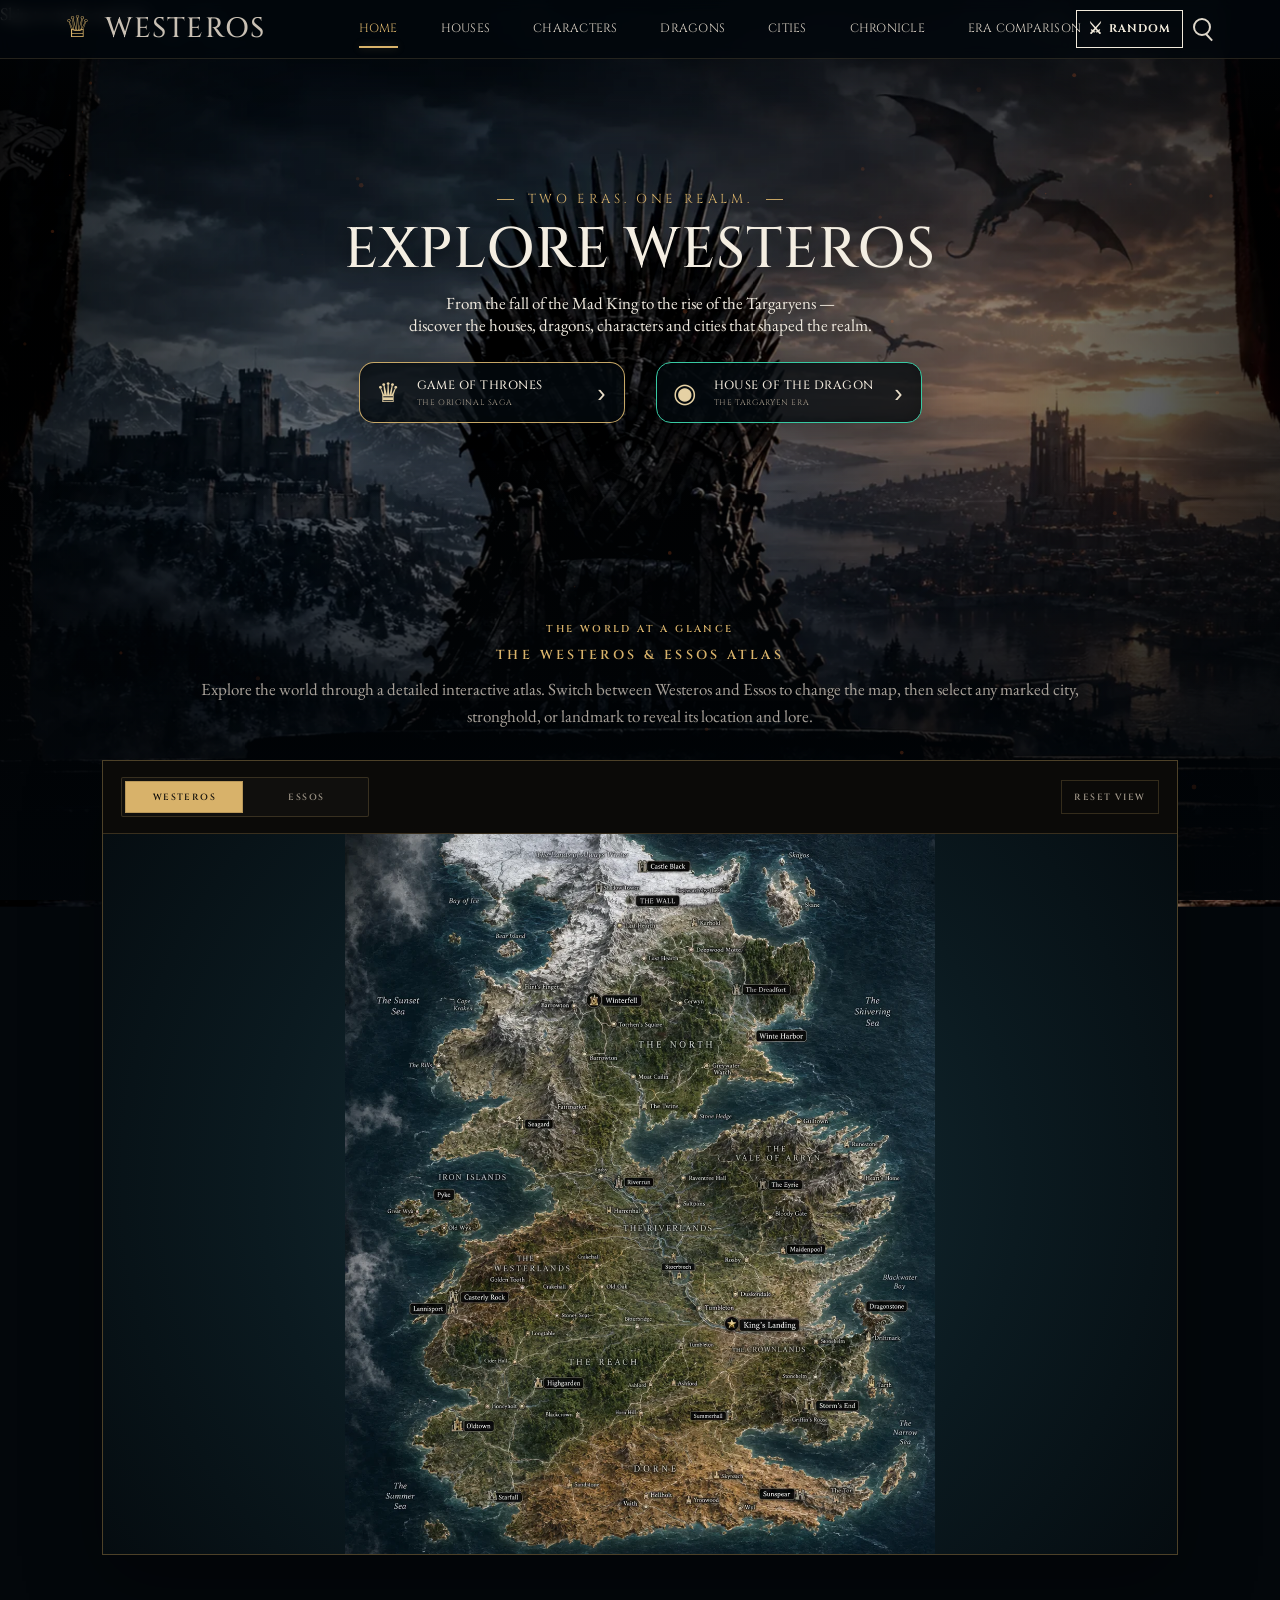
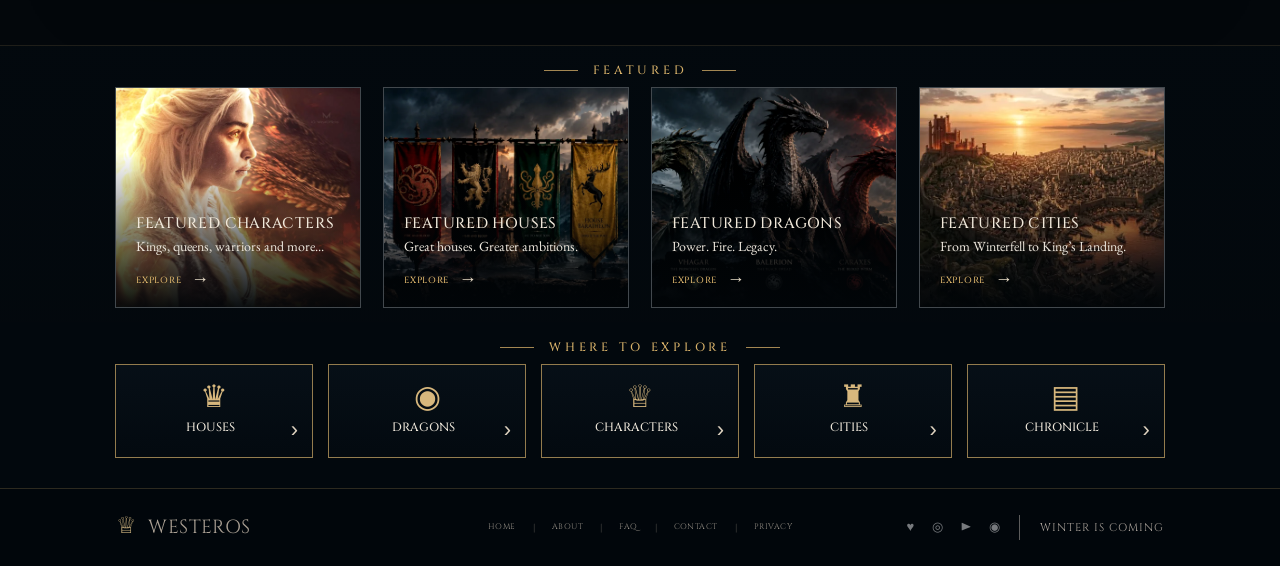
==== index.html @ 30f8ffa3 "created a fansite fot game of throne/house of the dragon" ====
<!DOCTYPE html>

<html lang="en">
<head>
<meta charset="utf-8"/>
<meta content="width=device-width, initial-scale=1.0" name="viewport"/>
<title>
   Westeros — Explore the Realm
  </title>
<link href="https://fonts.googleapis.com" rel="preconnect"/>
<link crossorigin="" href="https://fonts.gstatic.com" rel="preconnect"/>
<link href="https://fonts.googleapis.com/css2?family=Cinzel:wght@400;500;600;700&amp;family=EB+Garamond:wght@400;500;600&amp;display=swap" rel="stylesheet"/>
<link href="css/main.css" rel="stylesheet"/>
<meta content="Explore Westeros through the worlds of Game of Thrones and House of the Dragon — houses, characters, dragons, cities, chronicles." name="description"/><meta content="website" property="og:type"/><meta content="Westeros — Explore the Realm" property="og:title"/><meta content="Explore Westeros through the worlds of Game of Thrones and House of the Dragon — houses, characters, dragons, cities, chronicles." property="og:description"/><link href="assets/favicon.svg" rel="icon" type="image/svg+xml"/></head>
<body class="westeros-home">
<a class="skip-link" href="#content-start">Skip to main content</a>
<div aria-hidden="true" class="home-bg">
</div>
<div aria-hidden="true" class="home-vignette">
</div>
<canvas aria-hidden="true" id="embers">
</canvas>
<header class="home-header">
<a aria-label="Westeros home" class="home-logo" href="index.html">
<span class="logo-sigil">
     ♕
    </span>
<span>
     WESTEROS
    </span>
</a>
<nav aria-label="Main navigation" class="home-nav">
<a class="active" href="index.html">
     HOME
    </a>
<a data-era-section="houses" href="got/houses.html">
     HOUSES
    </a>
<a data-era-section="characters" href="got/characters.html">
     CHARACTERS
    </a>
<a data-era-section="dragons" href="got/dragons.html">
     DRAGONS
    </a>
<a data-era-section="cities" href="got/cities.html">
     CITIES
    </a>
<a data-era-section="chronicle" href="got/chronicle.html">
     CHRONICLE
    </a>
<a href="compare.html">ERA COMPARISON</a></nav>
<div class="home-tools">
<button aria-label="Open search" class="home-search-btn" type="button">
<span>
</span>
</button>
<button aria-expanded="false" aria-label="Open navigation menu" class="home-menu-btn" type="button"><span aria-hidden="true"></span><span aria-hidden="true"></span><span aria-hidden="true"></span></button></div>
<nav aria-label="Mobile navigation" class="mobile-home-nav" hidden=""><a class="active" href="index.html">
     HOME
    </a><a data-era-section="houses" href="got/houses.html">
     HOUSES
    </a><a data-era-section="characters" href="got/characters.html">
     CHARACTERS
    </a><a data-era-section="dragons" href="got/dragons.html">
     DRAGONS
    </a><a data-era-section="cities" href="got/cities.html">
     CITIES
    </a><a data-era-section="chronicle" href="got/chronicle.html">
     CHRONICLE
    </a><a href="compare.html">ERA COMPARISON</a></nav></header>
<main id="content-start">
<section class="home-hero">
<div class="hero-copy">
<div class="hero-kicker">
<span>
</span>
      TWO ERAS. ONE REALM.
      <span>
</span>
</div>
<h1>
      EXPLORE WESTEROS
     </h1>
<p>
      From the fall of the Mad King to the rise of the Targaryens —
      <br class="desktop-only"/>
      discover the houses, dragons, characters and cities that shaped the realm.
     </p>
<div class="era-actions">
<a class="era-btn got" href="got/index.html">
<span class="era-icon">
        ♛
       </span>
<span class="era-text">
<strong>
         GAME OF THRONES
        </strong>
<small>
         THE ORIGINAL SAGA
        </small>
</span>
<span class="era-arrow">
        ›
       </span>
</a>
<a class="era-btn hotd" href="hotd/index.html">
<span class="era-icon">
        ◉
       </span>
<span class="era-text">
<strong>
         HOUSE OF THE DRAGON
        </strong>
<small>
         THE TARGARYEN ERA
        </small>
</span>
<span class="era-arrow">
        ›
       </span>
</a>
</div>
</div>
</section>
<section aria-labelledby="westeros-map-title" class="westeros-map-section unified-section home-map-section" id="westeros-map">
<div class="section-head westeros-map-heading">
<span class="map-kicker">THE WORLD AT A GLANCE</span>
<h2 id="westeros-map-title">The Westeros &amp; Essos Atlas</h2>
<p>Explore the world through a detailed interactive atlas. Switch between Westeros and Essos to change the map, then select any marked city, stronghold, or landmark to reveal its location and lore.</p>
</div>
<div class="westeros-map" data-westeros-map="">
<div class="map-toolbar">
<div aria-label="Map realm" class="map-era-switch map-realm-switch" role="group">
<button class="map-era-btn map-realm-btn active" data-map-realm="westeros" type="button">WESTEROS</button>
<button class="map-era-btn map-realm-btn" data-map-realm="essos" type="button">ESSOS</button>
</div>
<button class="map-reset" data-map-reset="" type="button">RESET VIEW</button>
</div>
<div class="map-stage">
<div class="map-art" data-map-art="">
<div class="map-realistic-base"><img alt="Detailed realistic terrain map of Westeros" draggable="false" src="assets/westeros-map-realistic.webp"/></div>
<noscript><p>Enable JavaScript to use the interactive location markers.</p></noscript>
</div>
</div>
</div>
</section>
<section class="home-featured">
<div class="ornate-heading">
<span>
</span>
<h2>
      FEATURED
     </h2>
<span>
</span>
</div>
<div class="featured-grid">
<a class="featured-card" data-era-section="characters" href="got/characters.html">
<div class="featured-image featured-daenerys">
</div>
<div class="featured-shade">
</div>
<div class="featured-content">
<h3>
        FEATURED CHARACTERS
       </h3>
<p>
        Kings, queens, warriors and more...
       </p>
<b>
        EXPLORE
        <em>
         →
        </em>
</b>
</div>
</a>
<a class="featured-card" data-era-section="houses" href="got/houses.html">
<div class="featured-image featured-houses">
</div>
<div class="featured-shade">
</div>
<div class="featured-content">
<h3>
        FEATURED HOUSES
       </h3>
<p>
        Great houses. Greater ambitions.
       </p>
<b>
        EXPLORE
        <em>
         →
        </em>
</b>
</div>
</a>
<a class="featured-card" data-era-section="dragons" href="got/dragons.html">
<div class="featured-image featured-dragon">
</div>
<div class="featured-shade">
</div>
<div class="featured-content">
<h3>
        FEATURED DRAGONS
       </h3>
<p>
        Power. Fire. Legacy.
       </p>
<b>
        EXPLORE
        <em>
         →
        </em>
</b>
</div>
</a>
<a class="featured-card" data-era-section="cities" href="got/cities.html">
<div class="featured-image featured-city">
</div>
<div class="featured-shade">
</div>
<div class="featured-content">
<h3>
        FEATURED CITIES
       </h3>
<p>
        From Winterfell to King’s Landing.
       </p>
<b>
        EXPLORE
        <em>
         →
        </em>
</b>
</div>
</a>
</div>
</section>
<section class="home-explore">
<div class="ornate-heading">
<span>
</span>
<h2>
      WHERE TO EXPLORE
     </h2>
<span>
</span>
</div>
<div class="explore-grid">
<a data-era-section="houses" href="got/houses.html">
<span class="explore-icon">
       ♛
      </span>
<strong>
       HOUSES
      </strong>
<i>
       ›
      </i>
</a>
<a data-era-section="dragons" href="got/dragons.html">
<span class="explore-icon">
       ◉
      </span>
<strong>
       DRAGONS
      </strong>
<i>
       ›
      </i>
</a>
<a data-era-section="characters" href="got/characters.html">
<span class="explore-icon">
       ♕
      </span>
<strong>
       CHARACTERS
      </strong>
<i>
       ›
      </i>
</a>
<a data-era-section="cities" href="got/cities.html">
<span class="explore-icon">
       ♜
      </span>
<strong>
       CITIES
      </strong>
<i>
       ›
      </i>
</a>
<a data-era-section="chronicle" href="got/chronicle.html">
<span class="explore-icon">
       ▤
      </span>
<strong>
       CHRONICLE
      </strong>
<i>
       ›
      </i>
</a>
</div>
</section>
</main>
<footer class="home-footer">
<a class="footer-logo" href="index.html">
<span>
     ♕
    </span>
    WESTEROS
   </a>
<div class="footer-links">
<a href="index.html">
     HOME
    </a>
<b>
     |
    </b>
<a href="about.html">
     ABOUT
    </a>
<b>
     |
    </b>
<a href="about.html#faq">
     FAQ
    </a>
<b>
     |
    </b>
<a href="about.html#contact">
     CONTACT
    </a>
<b>
     |
    </b>
<a href="about.html#privacy">
     PRIVACY
    </a>
</div>
<div class="footer-social">
<span>
     ♥
    </span>
<span>
     ◎
    </span>
<span>
     ▶
    </span>
<span>
     ◉
    </span>
<b>
</b>
<strong>
     WINTER IS COMING
    </strong>
</div>
</footer>
<div class="home-search-panel" hidden="">
<div class="search-box">
<button aria-label="Close search" class="search-close" type="button">
     ×
    </button>
<label for="homeSearch">
     SEARCH WESTEROS
    </label>
<input autocomplete="off" id="homeSearch" placeholder="Search houses, characters, dragons..." type="search"/>
<div id="homeSearchResults">
</div>
</div>
</div>
<div aria-hidden="true" class="era-chooser" hidden="" id="eraChooser">
<div class="era-chooser-backdrop" data-close-era-chooser="">
</div>
<div aria-labelledby="eraChooserTitle" aria-modal="true" class="era-chooser-dialog" role="dialog">
<button aria-label="Close" class="era-chooser-close" data-close-era-chooser="" type="button">
     ×
    </button>
<span class="era-chooser-kicker">
     CHOOSE YOUR ERA
    </span>
<h2 id="eraChooserTitle">
     Where would you like to explore?
    </h2>
<p>
     Select Game of Thrones or House of the Dragon to open the section you chose.
    </p>
<div class="era-chooser-actions">
<a class="era-choice got" href="got/index.html" id="chooseGot">
<strong>
       GAME OF THRONES
      </strong>
<span>
       THE ORIGINAL SAGA
      </span>
</a>
<a class="era-choice hotd" href="hotd/index.html" id="chooseHotd">
<strong>
       HOUSE OF THE DRAGON
      </strong>
<span>
       THE TARGARYEN ERA
      </span>
</a>
</div>
</div>
</div>
<script src="js/main.js">
</script>
</body>
</html>
---- css/main.css ----
/* ======================================================
   SHARED BASE — tokens, layout, and reusable 3D components.
   Each sub-site (got/, hotd/) loads this FIRST, then layers
   its own stylesheet on top to change accent colors and mood.
   ====================================================== */

:root {
  --ink: #0b0d13;
  --panel: #171a22;
  --panel-light: #1f2330;
  --parchment: #e8ddc0;
  --parchment-dim: #c9bd9e;
  --muted: #9aa3ad;

  /* every sub-site overrides these two */
  --accent: #d9622b;
  --accent-bright: #f0824a;
  --accent-secondary: #8fb8c9;
  --gold: #b8933f;

  --font-display: "Cinzel", serif;
  --font-body: "EB Garamond", serif;
}

* { box-sizing: border-box; }
html { scroll-behavior: smooth; }

body {
  margin: 0;
  background: var(--ink);
  color: var(--parchment);
  font-family: var(--font-body);
  font-size: 18px;
  line-height: 1.6;
  overflow-x: hidden;
}

h1, h2, h3 { font-family: var(--font-display); font-weight: 600; margin: 0; letter-spacing: 0.01em; }
p { margin: 0; }
a { color: inherit; text-decoration: none; }

@media (prefers-reduced-motion: reduce) {
  * { animation-duration: 0.01ms !important; animation-iteration-count: 1 !important; transition-duration: 0.01ms !important; }
}

/* ============ Ambient ember canvas ============ */
#embers { position: fixed; inset: 0; z-index: 0; pointer-events: none; opacity: 0.5; }

/* ============ Section shared ============ */
section { position: relative; z-index: 2; padding: 120px 8vw; }
.page-hero { position: relative; padding: 180px 8vw 100px; z-index: 2; }
.page-hero h1 { font-size: clamp(38px, 5.5vw, 64px); color: var(--parchment); margin-bottom: 20px; }
.page-hero .kicker { font-family: var(--font-display); font-size: 14px; color: var(--accent-secondary); margin-bottom: 16px; }
.page-hero p.lede { font-size: 19px; color: var(--parchment-dim); max-width: 620px; }

.section-head { max-width: 640px; margin-bottom: 56px; }
.section-head h2 { font-size: clamp(28px, 4vw, 42px); color: var(--parchment); margin-bottom: 14px; }
.section-head p { color: var(--parchment-dim); font-size: 17px; }

/* ============ Reusable: 3D tilt card ============ */
.tilt-card { perspective: 1000px; }
.tilt-card-inner {
  position: relative;
  height: 100%;
  transform-style: preserve-3d;
  transition: transform 0.15s ease-out, border-color 0.3s ease;
  will-change: transform;
}

/* ============ Reusable: 3D flip card ============ */
.flip-card { perspective: 1400px; height: 320px; cursor: pointer; }
.flip-card-inner {
  position: relative;
  width: 100%; height: 100%;
  transform-style: preserve-3d;
  transition: transform 0.7s cubic-bezier(0.4, 0.2, 0.2, 1);
}
.flip-card:hover .flip-card-inner,
.flip-card.flipped .flip-card-inner { transform: rotateY(180deg); }

.flip-face {
  position: absolute; inset: 0;
  backface-visibility: hidden;
  -webkit-backface-visibility: hidden;
  padding: 28px;
  background: linear-gradient(160deg, var(--panel-light), var(--panel));
  border: 1px solid rgba(184,147,63,0.15);
  display: flex;
  flex-direction: column;
}
.flip-face.back { transform: rotateY(180deg); overflow-y: auto; }

/* ============ Footer ============ */
.site-footer { padding: 44px 8vw 60px; color: #5a6270; font-size: 13px; text-align: center; background: #0d0f16; }
.site-footer a { color: var(--muted); border-bottom: 1px solid rgba(255,255,255,0.15); }

/* ============ Scroll reveal ============ */
.reveal { opacity: 0; transform: translateY(24px); transition: opacity 0.6s ease, transform 0.6s ease; }
.reveal.in-view { opacity: 1; transform: translateY(0); }

@media (max-width: 720px) {
  section { padding: 80px 6vw; }
  .page-hero { padding: 140px 6vw 70px; }
}


body.hotd-theme {
  --accent: #8a1f1f;
  --accent-bright: #c93b3b;
  --accent-secondary: #4f8f52;
  --accent-secondary-bright: #7fbf6e;
  --gold: #b8933f;
  background:
    radial-gradient(ellipse at 20% 15%, rgba(138,31,31,0.14), transparent 55%),
    radial-gradient(ellipse at 80% 75%, rgba(79,143,82,0.10), transparent 50%),
    var(--ink);
}

/* ============ Split-screen hero (civil war divide) ============ */
.dance-hero {
  position: relative;
  min-height: 100vh;
  display: flex;
  align-items: center;
  padding: 0 8vw;
  perspective: 1600px;
  overflow: hidden;
}

.dance-panels {
  position: absolute;
  inset: 0;
  display: flex;
  transform-style: preserve-3d;
}

.dance-panel {
  flex: 1;
  position: relative;
  transition: transform 0.4s ease;
}
.dance-panel.black { background: linear-gradient(135deg, #1a0808, #0b0d13 70%); transform: rotateY(6deg) translateZ(-20px); }
.dance-panel.green { background: linear-gradient(225deg, #0d1a0e, #0b0d13 70%); transform: rotateY(-6deg) translateZ(-20px); }

.dance-hero:hover .dance-panel.black { transform: rotateY(9deg) translateZ(-10px); }
.dance-hero:hover .dance-panel.green { transform: rotateY(-9deg) translateZ(-10px); }

.dance-hero-content { position: relative; z-index: 2; max-width: 680px; }
.dance-hero .kicker { font-family: var(--font-display); font-size: 14px; margin-bottom: 18px; color: var(--gold); }
.dance-hero h1 { font-size: clamp(38px, 5.5vw, 66px); line-height: 1.06; margin-bottom: 24px; }
.dance-hero h1 .black-word { color: var(--accent-bright); }
.dance-hero h1 .green-word { color: var(--accent-secondary-bright); }
.dance-hero .lede { font-size: 19px; color: var(--parchment-dim); max-width: 560px; }

.faction-badges { display: flex; gap: 20px; margin-top: 36px; }
.faction-badge { padding: 12px 22px; border: 1px solid rgba(255,255,255,0.15); font-family: var(--font-display); font-size: 14px; }
.faction-badge.black { color: var(--accent-bright); border-color: rgba(201,59,59,0.4); }
.faction-badge.green { color: var(--accent-secondary-bright); border-color: rgba(127,191,110,0.4); }

/* ============ Character flip cards ============ */
.character-grid { display: grid; grid-template-columns: repeat(auto-fit, minmax(260px, 1fr)); gap: 28px; }

.flip-face.front { align-items: center; text-align: center; justify-content: center; }
.flip-face.front .char-emblem { font-size: 48px; margin-bottom: 16px; }
.flip-face.front h3 { font-size: 22px; color: var(--parchment); margin-bottom: 8px; }
.flip-face.front .char-title { font-size: 13px; color: var(--muted); font-style: italic; }
.flip-face.front .flip-hint { position: absolute; bottom: 16px; font-size: 11px; color: var(--muted); left: 0; right: 0; text-align: center; }

.flip-face.back h3 { font-size: 18px; margin-bottom: 4px; }
.flip-face.back .char-title { font-size: 12px; color: var(--gold); margin-bottom: 12px; display: block; }
.flip-face.back p { font-size: 14.5px; color: var(--parchment-dim); }

.character-card[data-faction="black"] .flip-face { border-top: 2px solid var(--accent); }
.character-card[data-faction="green"] .flip-face { border-top: 2px solid var(--accent-secondary); }
.character-card[data-faction="black"] .char-emblem { color: var(--accent-bright); }
.character-card[data-faction="green"] .char-emblem { color: var(--accent-secondary-bright); }

/* ============ House cards ============ */
.house-grid { display: grid; grid-template-columns: repeat(auto-fit, minmax(300px, 1fr)); gap: 28px; }
.house-card { height: 380px; }
.house-card-inner { padding: 34px 30px; background: linear-gradient(160deg, var(--panel-light), var(--panel)); border: 1px solid rgba(184,147,63,0.15); }
.house-card:hover .house-card-inner { border-color: rgba(184,147,63,0.4); }
.sigil { width: 46px; height: 46px; color: var(--gold); margin-bottom: 18px; transform: translateZ(30px); }
.house-card h3 { font-size: 24px; color: var(--parchment); margin-bottom: 6px; transform: translateZ(24px); }
.house-card .motto { font-family: var(--font-display); font-size: 14px; margin-bottom: 8px; transform: translateZ(20px); }
.house-card .region { font-size: 13px; color: var(--muted); margin-bottom: 14px; transform: translateZ(20px); }
.house-card .lore { font-size: 15.5px; color: var(--parchment-dim); transform: translateZ(14px); }
.house-card .seat { position: absolute; bottom: 30px; left: 30px; font-size: 13px; color: var(--muted); transform: translateZ(18px); }
.house-card[data-faction="black"] .motto { color: var(--accent-bright); }
.house-card[data-faction="green"] .motto { color: var(--accent-secondary-bright); }
.house-card[data-faction="split"] .motto { color: var(--gold); }

/* ============ Dragon cards ============ */
.dragon-row { display: grid; grid-template-columns: repeat(auto-fit, minmax(280px, 1fr)); gap: 32px; }
.dragon-card { position: relative; padding: 44px 30px 34px; background: var(--panel); overflow: hidden; }
.dragon-card h3 { font-size: 25px; margin-bottom: 6px; color: var(--parchment); }
.dragon-card .rider { font-size: 13px; color: var(--gold); font-family: var(--font-display); margin-bottom: 14px; display: block; }
.dragon-card p.desc { color: var(--parchment-dim); font-size: 16px; position: relative; z-index: 1; }
.dragon-card[data-faction="black"] { border-top: 2px solid var(--accent); }
.dragon-card[data-faction="green"] { border-top: 2px solid var(--accent-secondary); }
.dragon-flame { position: absolute; top: -40px; right: -40px; width: 140px; height: 140px; border-radius: 50%; filter: blur(30px); opacity: 0.5; animation: flicker 3.4s ease-in-out infinite; }
.dragon-card[data-faction="black"] .dragon-flame { background: #5c1c1c; }
.dragon-card[data-faction="green"] .dragon-flame { background: #2f5c3a; }
@keyframes flicker { 0%, 100% { transform: scale(1); opacity: 0.4; } 50% { transform: scale(1.25); opacity: 0.6; } }

/* ============ Timeline ============ */
.timeline { position: relative; max-width: 900px; margin: 0 auto; }
.timeline-line { position: absolute; top: 0; bottom: 0; left: 50%; width: 2px; background: linear-gradient(to bottom, var(--accent), var(--gold), var(--accent-secondary)); transform: translateX(-50%); }
.timeline-item { position: relative; width: 50%; padding: 0 48px 64px 0; text-align: right; }
.timeline-item.reverse { margin-left: 50%; padding: 0 0 64px 48px; text-align: left; }
.timeline-dot { position: absolute; top: 6px; right: -6px; width: 12px; height: 12px; border-radius: 50%; background: var(--gold); box-shadow: 0 0 0 4px rgba(184,147,63,0.2); }
.timeline-item.reverse .timeline-dot { right: auto; left: -6px; }
.timeline-item[data-faction="black"] .timeline-dot { background: var(--accent-bright); box-shadow: 0 0 0 4px rgba(201,59,59,0.25); }
.timeline-item[data-faction="green"] .timeline-dot { background: var(--accent-secondary-bright); box-shadow: 0 0 0 4px rgba(127,191,110,0.25); }
.timeline-year { font-family: var(--font-display); font-size: 13px; color: var(--gold); }
.timeline-card h3 { font-size: 20px; margin: 8px 0 8px; color: var(--parchment); }
.timeline-card p { font-size: 15px; color: var(--muted); }

@media (max-width: 720px) {
  .dance-panels { flex-direction: column; }
  .faction-badges { flex-wrap: wrap; }
  .timeline-item, .timeline-item.reverse { width: 100%; margin-left: 0; padding: 0 0 48px 32px; text-align: left; }
  .timeline-line { left: 6px; }
  .timeline-dot, .timeline-item.reverse .timeline-dot { left: 0; right: auto; }
}

/* =========================================================
   WESTEROS SITE ENHANCEMENTS
   Shared layout, navigation, accessibility and components
   ========================================================= */
.search-panel{display:flex;gap:12px;align-items:center;max-width:920px;margin:0 auto 36px;flex-wrap:wrap}
.search-input{flex:1;min-width:240px;background:rgba(255,255,255,.04);border:1px solid rgba(184,147,63,.25);color:var(--parchment);padding:14px 16px;font:inherit;outline:none}
.search-input:focus{border-color:var(--accent-bright);box-shadow:0 0 0 3px rgba(217,98,43,.12)}
.filter-btn{background:transparent;color:var(--parchment-dim);border:1px solid rgba(255,255,255,.15);padding:10px 14px;font-family:var(--font-display);font-size:12px;cursor:pointer}
.filter-btn.active,.filter-btn:hover{border-color:var(--accent);color:var(--accent-bright)}
.filter-empty{text-align:center;color:var(--muted);padding:30px;display:none}
.profile-panel{margin:48px auto 0;max-width:1000px;padding:30px;background:linear-gradient(160deg,var(--panel-light),var(--panel));border:1px solid rgba(184,147,63,.2);display:none}
.profile-panel.open{display:block;animation:revealPanel .35s ease}
@keyframes revealPanel{from{opacity:0;transform:translateY(12px)}to{opacity:1;transform:none}}
.profile-panel h3{margin-bottom:8px}.profile-panel p{color:var(--parchment-dim)}
.gallery-grid{display:grid;grid-template-columns:repeat(auto-fit,minmax(220px,1fr));gap:18px}
.gallery-card{min-height:180px;padding:24px;display:flex;align-items:flex-end;background:linear-gradient(145deg,var(--panel-light),var(--panel));border:1px solid rgba(184,147,63,.14);position:relative;overflow:hidden}
.gallery-card::before{content:"";position:absolute;inset:-40%;background:radial-gradient(circle at 65% 35%,rgba(217,98,43,.2),transparent 35%);transform:rotate(12deg)}
.gallery-card.hotd::before{background:radial-gradient(circle at 65% 35%,rgba(79,143,82,.18),transparent 35%)}
.gallery-card span{position:relative;z-index:1;font-family:var(--font-display);font-size:15px}
.faq-grid{display:grid;gap:12px;max-width:900px}.faq-item{border:1px solid rgba(184,147,63,.15);background:rgba(255,255,255,.025)}
.faq-item summary{cursor:pointer;padding:18px 20px;font-family:var(--font-display);font-size:14px;color:var(--parchment)}.faq-item p{padding:0 20px 20px;color:var(--parchment-dim);font-size:16px}
.about-band{border-top:1px solid rgba(184,147,63,.12);border-bottom:1px solid rgba(184,147,63,.12);background:linear-gradient(90deg,rgba(184,147,63,.04),transparent,rgba(184,147,63,.04))}
.footer-grid{display:grid;grid-template-columns:repeat(auto-fit,minmax(180px,1fr));gap:28px;text-align:left;max-width:1000px;margin:0 auto 30px}.footer-grid h3{font-size:14px;color:var(--parchment)}.footer-grid a{display:block;margin-top:7px}
.back-top{display:inline-block;margin-top:12px;padding:8px 14px;border:1px solid rgba(255,255,255,.12)}
@media(max-width:720px){.footer-grid{text-align:center}}
.profile-modal{position:fixed;inset:0;background:rgba(0,0,0,.78);display:none;align-items:center;justify-content:center;padding:24px;z-index:100}
.profile-modal.open{display:flex}.profile-modal-card{max-width:680px;width:100%;background:linear-gradient(160deg,var(--panel-light),var(--panel));border:1px solid rgba(184,147,63,.35);padding:34px;position:relative;box-shadow:0 30px 90px rgba(0,0,0,.65)}
.profile-modal-card h2{font-size:32px;margin-bottom:6px}.profile-modal-card .profile-role{color:var(--gold);font-family:var(--font-display);font-size:13px;margin-bottom:18px}.profile-modal-card p{color:var(--parchment-dim)}.profile-close{position:absolute;top:12px;right:14px;background:none;border:0;color:var(--parchment);font-size:28px;cursor:pointer}
.profile-trigger{margin-top:auto;align-self:flex-start;background:transparent;color:var(--accent-bright);border:1px solid rgba(201,59,59,.35);padding:8px 12px;font-family:var(--font-display);font-size:11px;cursor:pointer}

/* =========================================================
   REFERENCE HOMEPAGE — cinematic one-screen composition
   ========================================================= */
body.westeros-home{
  --home-gold:#d8b26a;
  --home-gold-soft:#b99860;
  --home-cream:#f1eadb;
  --home-line:rgba(220,185,112,.34);
  min-height:100vh;
  background:#03070b;
  color:var(--home-cream);
  font-family:"EB Garamond",Georgia,serif;
}
.westeros-home .home-bg{
  position:fixed;inset:0;z-index:-4;
  background-image:url("../assets/images/backgrounds/main/main-bg.webp");
  background-size:cover;background-position:center 34%;
  filter:saturate(.72) contrast(1.08) brightness(.62);
  transform:scale(1.015);
}
.westeros-home .home-vignette{position:fixed;inset:0;z-index:-3;pointer-events:none;background:linear-gradient(180deg,rgba(2,6,10,.72) 0%,rgba(2,6,10,.04) 16%,rgba(2,6,10,.10) 45%,rgba(2,6,10,.93) 100%),linear-gradient(90deg,rgba(0,0,0,.58),transparent 24%,transparent 76%,rgba(0,0,0,.58));}
.westeros-home #embers{z-index:-1;opacity:.34}
.home-header{height:59px;position:fixed;left:0;right:0;top:0;z-index:60;display:grid;grid-template-columns:330px 1fr 160px;align-items:center;padding:0 116px;background:rgba(2,7,12,.78);border-bottom:1px solid rgba(215,183,116,.16);backdrop-filter:blur(7px)}
.home-logo{display:flex;align-items:center;gap:13px;font-family:"Cinzel",serif;font-size:28px;font-weight:500;letter-spacing:.045em;color:#c9c0b4;white-space:nowrap}
.logo-sigil{font-size:30px;line-height:1;color:var(--home-gold);transform:translateY(-1px)}
.home-nav{height:100%;display:flex;align-items:center;justify-content:center;gap:43px}
.home-nav a{position:relative;height:100%;display:flex;align-items:center;font-family:"Cinzel",serif;font-size:12px;letter-spacing:.02em;color:#ddd4c7;white-space:nowrap;transition:color .2s ease}
.home-nav a:hover,.home-nav a.active{color:var(--home-gold)}
.home-nav a.active:after{content:"";position:absolute;left:0;right:0;bottom:10px;height:2px;background:var(--home-gold);box-shadow:0 0 9px rgba(216,178,106,.28)}
.home-tools{display:flex;justify-content:flex-end;align-items:center;gap:28px}
.home-search-btn,.home-menu-btn{appearance:none;border:0;background:transparent;color:#ded7ca;padding:0;cursor:pointer}
.home-search-btn{width:24px;height:24px;position:relative}
.home-search-btn:before{content:"";position:absolute;width:14px;height:14px;border:2px solid currentColor;border-radius:50%;left:1px;top:1px}
.home-search-btn:after{content:"";position:absolute;width:9px;height:2px;background:currentColor;transform:rotate(47deg);left:14px;top:16px;transform-origin:left center}
.home-menu-btn{width:26px;height:22px;display:flex;flex-direction:column;justify-content:space-between}
.home-menu-btn i{height:2px;width:26px;background:var(--home-gold);display:block}
.home-hero{height:503px;min-height:503px;padding:59px 20px 0;display:flex;align-items:center;justify-content:center;text-align:center;position:relative;z-index:1}
.hero-copy{width:min(100%,900px);margin-top:-7px}
.hero-kicker{display:flex;align-items:center;justify-content:center;gap:14px;color:var(--home-gold);font-family:"Cinzel",serif;font-size:13px;letter-spacing:.28em;margin-bottom:11px}
.hero-kicker span{display:block;width:17px;height:1px;background:var(--home-gold);opacity:.9}
.hero-copy h1{font-family:"Cinzel",serif;font-weight:500;font-size:57px;line-height:1.03;letter-spacing:.015em;color:#f4eee2;text-shadow:0 3px 22px rgba(0,0,0,.65);margin:0 0 12px}
.hero-copy p{font-size:17px;line-height:1.32;color:#eee8dd;text-shadow:0 2px 10px #000;margin:0 auto}
.era-actions{display:flex;justify-content:center;gap:31px;margin-top:26px}
.era-btn{height:61px;width:266px;display:flex;align-items:center;text-align:left;border:1px solid rgba(220,185,112,.9);border-radius:15px;background:rgba(4,11,16,.77);box-shadow:inset 0 0 22px rgba(0,0,0,.28),0 7px 30px rgba(0,0,0,.25);transition:transform .22s ease,background .22s ease,box-shadow .22s ease}
.era-btn:hover{transform:translateY(-2px);background:rgba(7,17,23,.9);box-shadow:inset 0 0 22px rgba(0,0,0,.2),0 12px 35px rgba(0,0,0,.36)}
.era-btn.hotd{border-color:#38c9a2}
.era-icon{width:57px;text-align:center;font-size:27px;color:#e5d1a4}
.era-text{display:flex;flex-direction:column;gap:1px;flex:1}
.era-text strong{font-family:"Cinzel",serif;font-size:12px;letter-spacing:.04em;color:#f0e8da;font-weight:500}
.era-text small{font-family:"Cinzel",serif;font-size:8px;letter-spacing:.08em;color:#a89d8d}
.era-arrow{font-family:Arial,sans-serif;font-size:25px;font-weight:300;margin-right:18px;color:#e8ddc8}
.home-featured{height:277px;padding:10px 9vw 0;position:relative;z-index:2;background:linear-gradient(180deg,rgba(3,9,14,.98),rgba(3,9,14,.92));border-top:1px solid rgba(216,178,106,.13)}
.ornate-heading{height:30px;display:flex;align-items:center;justify-content:center;gap:15px}
.ornate-heading span{width:34px;height:1px;background:var(--home-gold);opacity:.75}.ornate-heading h2{font-family:"Cinzel",serif;font-size:12px;font-weight:500;letter-spacing:.31em;color:var(--home-gold);margin:0}
.featured-grid{display:grid;grid-template-columns:repeat(4,1fr);gap:22px;max-width:1260px;margin:1px auto 0}
.featured-card{height:221px;position:relative;overflow:hidden;border:1px solid rgba(169,177,180,.35);background:#0a1015}
.featured-image{position:absolute;inset:0;background-image:var(--card-image);background-size:cover;background-position:center;filter:saturate(.9) contrast(1.05);transition:transform .45s ease}
.featured-card:hover .featured-image{transform:scale(1.04)}
.featured-shade{position:absolute;inset:0;background:linear-gradient(180deg,rgba(0,0,0,0) 30%,rgba(1,5,8,.24) 48%,rgba(1,5,8,.96) 100%)}
.featured-content{position:absolute;left:20px;right:16px;bottom:13px;z-index:2}
.featured-content h3{font-family:"Cinzel",serif;font-size:15px;font-weight:500;letter-spacing:.025em;color:#f0e8da;margin:0 0 2px}
.featured-content p{font-size:14px;color:#eee8de;line-height:1.2;margin:0 0 8px}
.featured-content b{font-family:"Cinzel",serif;font-size:9px;font-weight:500;letter-spacing:.08em;color:var(--home-gold)}
.featured-content em{font-family:Arial,sans-serif;font-style:normal;font-size:18px;vertical-align:-2px;margin-left:7px;color:#e8ddc8}
.home-explore{height:166px;padding:12px 9vw 25px;position:relative;z-index:2;background:rgba(3,9,14,.96)}
.home-explore .ornate-heading{height:27px}
.explore-grid{max-width:1084px;margin:3px auto 0;display:grid;grid-template-columns:repeat(5,1fr);gap:15px}
.explore-grid a{height:94px;border:1px solid rgba(216,178,106,.68);background:linear-gradient(180deg,rgba(7,16,23,.95),rgba(3,10,15,.96));display:grid;grid-template-columns:1fr auto;grid-template-rows:1fr 1fr;align-items:center;padding:9px 14px 7px;text-align:center;position:relative;transition:transform .2s,border-color .2s,background .2s}
.explore-grid a:hover{transform:translateY(-2px);border-color:var(--home-gold);background:#07131b}
.explore-icon{grid-column:1/-1;font-size:31px;line-height:1;color:#d7b77d;align-self:end}
.explore-grid strong{font-family:"Cinzel",serif;font-size:12px;font-weight:500;color:#eee7da;align-self:start;margin-top:6px}
.explore-grid i{font-style:normal;font-family:Arial,sans-serif;font-size:22px;font-weight:300;color:#ded2bf;align-self:start;margin-top:0}
.home-footer{height:78px;display:grid;grid-template-columns:330px 1fr 330px;align-items:center;padding:0 116px;background:rgba(2,7,12,.98);border-top:1px solid rgba(220,185,112,.2);position:relative;z-index:3}
.footer-logo{font-family:"Cinzel",serif;font-size:19px;color:#a99f93;letter-spacing:.02em;display:flex;align-items:center;gap:11px}.footer-logo span{color:#c7ad7b;font-size:23px}
.footer-links{display:flex;justify-content:center;align-items:center;gap:17px}.footer-links a{font-family:"Cinzel",serif;font-size:8px;letter-spacing:.06em;color:#938d84}.footer-links b{font-weight:400;color:#514e4a;font-size:9px}
.footer-social{display:flex;align-items:center;justify-content:flex-end;gap:18px;color:#777a7e}.footer-social span{font-size:13px}.footer-social b{height:25px;width:1px;background:#5c5c5c;margin:0 2px 0 1px}.footer-social strong{font-family:"Cinzel",serif;font-size:11px;letter-spacing:.09em;color:#aaa29a;font-weight:400;white-space:nowrap}
.home-search-panel{position:fixed;inset:0;z-index:200;background:rgba(0,0,0,.78);backdrop-filter:blur(7px);display:flex;align-items:flex-start;justify-content:center;padding-top:110px}.home-search-panel[hidden]{display:none}.search-box{width:min(680px,90vw);background:#071019;border:1px solid rgba(216,178,106,.45);padding:28px;box-shadow:0 25px 80px rgba(0,0,0,.65);position:relative}.search-box label{display:block;font-family:"Cinzel",serif;font-size:12px;color:var(--home-gold);letter-spacing:.2em;margin-bottom:14px}.search-box input{width:100%;padding:14px 16px;background:#02070b;border:1px solid rgba(216,178,106,.25);color:#eee;font:16px "EB Garamond",serif;outline:0}.search-close{position:absolute;right:13px;top:8px;border:0;background:none;color:#d9d1c3;font-size:28px;cursor:pointer}.home-search-result{display:block;padding:12px 4px;border-bottom:1px solid rgba(255,255,255,.08);font-family:"Cinzel",serif;font-size:11px;color:#cfc5b7}.home-search-result:hover{color:var(--home-gold)}
@media(max-width:1250px){.home-header{padding:0 55px;grid-template-columns:260px 1fr 120px}.home-nav{gap:25px}.home-nav a{font-size:11px}.home-footer{padding:0 55px;grid-template-columns:260px 1fr 300px}.featured-grid{gap:14px}.home-featured,.home-explore{padding-left:6vw;padding-right:6vw}}
@media(max-width:900px){.home-header{grid-template-columns:1fr auto;height:64px;padding:0 24px}.home-nav{display:none}.home-logo{font-size:24px}.home-tools{gap:20px}.home-hero{height:auto;min-height:620px;padding:90px 20px 55px}.hero-copy h1{font-size:clamp(38px,8vw,57px)}.desktop-only{display:none}.era-actions{flex-direction:column;align-items:center}.home-featured{height:auto;padding:30px 24px}.featured-grid{grid-template-columns:repeat(2,1fr);gap:14px}.home-explore{height:auto;padding:35px 24px}.explore-grid{grid-template-columns:repeat(2,1fr)}.home-footer{height:auto;min-height:110px;padding:25px 24px;grid-template-columns:1fr;gap:18px;text-align:center}.footer-social{justify-content:center}.footer-logo{justify-content:center}}
@media(max-width:560px){.home-logo{font-size:20px}.logo-sigil{font-size:24px}.hero-kicker{font-size:10px;letter-spacing:.18em}.hero-kicker span{width:12px}.hero-copy h1{font-size:34px}.hero-copy p{font-size:15px}.era-btn{width:min(100%,320px)}.featured-grid{grid-template-columns:1fr}.featured-card{height:205px}.explore-grid{grid-template-columns:1fr}.explore-grid a{height:82px}.home-footer{font-size:11px}.footer-links{flex-wrap:wrap}}
.westeros-home .featured-daenerys{background-image:url("../assets/images/characters/got/featured-daenerys.webp");background-position:center 34%}
.westeros-home .featured-houses{background-image:url("../assets/images/houses/got/featured-houses.webp");background-position:center 42%}
.westeros-home .featured-dragon{background-image:url("../assets/images/dragons/got/featured-dragon.webp");background-position:center 38%}
.westeros-home .featured-city{background-image:url("../assets/images/cities/got/featured-city.webp");background-position:center 39%}


/* ============================================================
   IMAGE SLOTS — Characters, Dragons & Cities
   Replace the placeholder JPGs in assets/images/ with your own
   images using the same filenames.
   ============================================================ */
.character-photo,
.dragon-photo,
.city-photo {
  position: relative;
  overflow: hidden;
  background: linear-gradient(145deg, #0d1014, #19140f);
}
.character-photo img,
.dragon-photo img,
.city-photo img {
  width: 100%;
  height: 100%;
  display: block;
  object-fit: cover;
  transition: transform .5s ease, filter .5s ease;
}
.image-placeholder {
  position: absolute;
  left: 50%;
  top: 50%;
  transform: translate(-50%,-50%);
  pointer-events: none;
  text-align: center;
  color: rgba(235,225,200,.75);
  font-family: var(--font-display);
  font-size: 12px;
  letter-spacing: 2px;
  white-space: nowrap;
  text-shadow: 0 2px 8px #000;
}

/* Character flip cards */
.character-card .flip-face.front {
  display: flex;
  flex-direction: column;
  align-items: stretch;
  justify-content: flex-start;
  padding: 0;
  overflow: hidden;
}
.character-card .character-photo {
  width: 100%;
  height: 245px;
  flex: 0 0 245px;
}
.character-card .character-photo::after,
.dragon-card .dragon-photo::after,
.city-card .city-photo::after {
  content: '';
  position: absolute;
  inset: 0;
  background: linear-gradient(to top, rgba(5,6,8,.92), rgba(5,6,8,.05) 58%, rgba(0,0,0,.18));
  pointer-events: none;
}
.character-card .front .char-emblem,
.character-card .front h3,
.character-card .front .char-title,
.character-card .front .flip-hint {
  position: relative;
  z-index: 2;
  margin-left: 22px;
  margin-right: 22px;
}
.character-card .front .char-emblem { margin-top: -30px; }
.character-card .front h3 { margin-top: 6px; }
.character-card:hover .character-photo img { transform: scale(1.05); }

/* Dragon cards */
.dragon-card { padding: 0 0 34px; }
.dragon-card .dragon-photo {
  height: 250px;
  margin-bottom: 22px;
}
.dragon-card > h3,
.dragon-card > .rider,
.dragon-card > .desc { margin-left: 30px; margin-right: 30px; }
.dragon-card:hover .dragon-photo img { transform: scale(1.06); }

/* City cards */
.city-card .city-3d { position: relative; }
.city-card .city-photo {
  position: absolute;
  inset: 0;
  z-index: 0;
  transform: translateZ(0);
}
.city-card .city-photo img { filter: saturate(.78) brightness(.72); }
.city-card .city-3d .city-layer { z-index: 1; }
.city-card .city-label { position: relative; z-index: 4; }
.city-card:hover .city-photo img { transform: scale(1.05); filter: saturate(.9) brightness(.82); }

@media (max-width: 760px) {
  .character-card .character-photo { height: 210px; flex-basis: 210px; }
  .dragon-card .dragon-photo { height: 220px; }
}


/* =========================================================
   UNIFIED WESTEROS INNER-PAGE DESIGN
   All era pages now share the same header, navigation,
   spacing, cards, footer and responsive behavior as home.
   ========================================================= */
:root{
  --home-gold:#d8b26a; --home-gold-soft:#b99860; --home-cream:#f1eadb;
}
body.westeros-page{background:#03070b;color:var(--home-cream);min-height:100vh;position:relative;}
body.westeros-page::before{content:"";position:fixed;inset:0;z-index:0;pointer-events:none;background:radial-gradient(circle at 50% 0%,rgba(216,178,106,.06),transparent 45%),linear-gradient(180deg,#03070b,#071019 45%,#03070b);}
body.got-theme.westeros-page::before{background:radial-gradient(circle at 20% 15%,rgba(217,98,43,.12),transparent 45%),linear-gradient(180deg,#03070b,#090d12 48%,#03070b);}
body.hotd-theme.westeros-page::before{background:radial-gradient(circle at 20% 15%,rgba(138,31,31,.14),transparent 45%),radial-gradient(circle at 80% 35%,rgba(79,143,82,.08),transparent 42%),linear-gradient(180deg,#03070b,#090d12 48%,#03070b);}
.site-header{grid-template-columns:240px 1fr 160px;padding:0 7.5vw;}
.site-header .home-logo{font-size:20px;letter-spacing:.05em;}
.site-header .logo-sigil{font-size:26px;}
.site-header .home-nav{gap:clamp(18px,2.4vw,42px);}
.site-header .home-nav a{font-size:11px;letter-spacing:.05em;}
.site-header .home-nav a.active,.site-header .home-nav a:hover{color:var(--home-gold);}
.site-header .home-nav a.active:after{background:var(--home-gold);}
.site-header .other-era-link{color:#d8d0c3 !important;}
.site-header .other-era-link:hover{color:var(--home-gold) !important;}
.unified-page{position:relative;z-index:2;padding-top:59px;}
.unified-hero{min-height:430px;padding:115px 8vw 75px;display:flex;flex-direction:column;justify-content:center;border-bottom:1px solid rgba(216,178,106,.14);background:linear-gradient(180deg,rgba(4,10,15,.15),rgba(4,10,15,.65));}
.unified-hero .kicker{font-family:"Cinzel",serif;font-size:11px;letter-spacing:.18em;text-transform:uppercase;color:var(--home-gold);margin-bottom:16px;}
.unified-hero h1{font-size:clamp(42px,6vw,76px);line-height:1.02;color:var(--home-cream);text-transform:uppercase;letter-spacing:.03em;margin-bottom:20px;text-shadow:0 10px 40px rgba(0,0,0,.45);}
.unified-hero .lede{font-size:19px;max-width:700px;color:#cfc5b7;line-height:1.65;}
.unified-section{padding:70px 8vw 90px;}
.unified-section .section-head{max-width:900px;margin:0 auto 34px;text-align:center;}
.unified-section .section-head h2{text-transform:uppercase;font-size:13px;letter-spacing:.26em;color:var(--home-gold);margin-bottom:10px;}
.unified-section .section-head p{font-size:17px;color:#a9a29a;}
.westeros-page .search-panel{max-width:1000px;margin:0 auto 28px;}
.westeros-page .search-input{background:rgba(3,9,14,.8);border:1px solid rgba(216,178,106,.28);}
.westeros-page .search-input:focus{border-color:var(--home-gold);box-shadow:0 0 0 3px rgba(216,178,106,.1);}
.unified-card,.unified-city{border:1px solid rgba(216,178,106,.22);background:linear-gradient(145deg,rgba(17,26,34,.96),rgba(5,11,16,.98));box-shadow:0 18px 55px rgba(0,0,0,.28);overflow:hidden;}
.unified-card:hover,.unified-city:hover{border-color:rgba(216,178,106,.55);}
.unified-city-grid{display:grid;grid-template-columns:repeat(3,1fr);gap:22px;max-width:1200px;margin:0 auto;}
.unified-city{min-height:310px;position:relative;display:flex;flex-direction:column;}
.unified-city .city-photo{height:215px;position:relative;flex:0 0 215px;overflow:hidden;}
.unified-city .city-photo img{width:100%;height:100%;object-fit:cover;display:block;transition:transform .45s ease,filter .45s ease;filter:saturate(.75) brightness(.7);}
.unified-city:hover .city-photo img{transform:scale(1.05);filter:saturate(.9) brightness(.84);}
.unified-city .city-card-content{padding:18px 20px 22px;position:relative;z-index:2;background:linear-gradient(180deg,rgba(5,11,16,.95),rgba(5,11,16,1));}
.unified-city h3{font-size:20px;margin-bottom:5px;color:var(--home-cream);}.unified-city p{color:#b8b0a4;font-size:15px;line-height:1.5;}
.site-footer-unified{height:78px !important;}
@media(max-width:1250px){.site-header{padding:0 4vw;grid-template-columns:220px 1fr 120px}.site-header .home-nav{gap:20px}.site-header .home-nav a{font-size:10px}.unified-section{padding-left:6vw;padding-right:6vw;}}
@media(max-width:900px){
  .unified-page{padding-top:64px}
  .unified-hero{min-height:400px;padding:100px 24px 60px}
  .unified-section{padding:55px 24px 70px}
  .unified-city-grid{grid-template-columns:repeat(2,minmax(0,1fr))}
  .site-footer-unified{height:auto !important;min-height:110px !important;padding:25px 24px !important;grid-template-columns:1fr !important;gap:18px;text-align:center}
  .site-footer-unified .footer-social{justify-content:center}
  .site-footer-unified .footer-logo{justify-content:center}
}
@media(max-width:560px){.site-header{padding:0 18px}.site-header .home-logo{font-size:18px}.unified-hero h1{font-size:38px}.unified-hero .lede{font-size:16px}.unified-city-grid{grid-template-columns:1fr}.mobile-home-nav{top:64px}.unified-section{padding-left:18px;padding-right:18px;}}

/* Era landing pages — same composition language as the main home page */
.era-home-hero{height:503px;min-height:503px;padding:100px 8vw 55px;position:relative;z-index:2;display:flex;align-items:center;overflow:hidden;background:radial-gradient(circle at 50% 45%,rgba(216,178,106,.07),transparent 30%),linear-gradient(180deg,rgba(2,7,12,.2),rgba(2,7,12,.96));}
.era-home-hero::after{content:"";position:absolute;inset:0;pointer-events:none;background:radial-gradient(ellipse at center,transparent 20%,rgba(0,0,0,.38) 100%);}
body.got-theme .era-home-hero{background:radial-gradient(circle at 50% 42%,rgba(217,98,43,.14),transparent 32%),linear-gradient(180deg,rgba(2,7,12,.12),rgba(2,7,12,.96));}
body.hotd-theme .era-home-hero{background:radial-gradient(circle at 32% 42%,rgba(138,31,31,.16),transparent 30%),radial-gradient(circle at 68% 42%,rgba(79,143,82,.10),transparent 30%),linear-gradient(180deg,rgba(2,7,12,.12),rgba(2,7,12,.96));}
.era-home-hero .hero-copy{position:relative;z-index:2;max-width:850px;margin:0 auto;text-align:center;}
.era-home-hero .hero-kicker{display:flex;align-items:center;justify-content:center;gap:15px;font-family:"Cinzel",serif;font-size:11px;letter-spacing:.24em;color:var(--home-gold);margin-bottom:18px;}
.era-home-hero .hero-kicker span{display:block;width:36px;height:1px;background:var(--home-gold);opacity:.7;}
.era-home-hero h1{font-family:"Cinzel",serif;font-size:clamp(44px,7vw,86px);line-height:1.02;letter-spacing:.05em;color:var(--home-cream);margin-bottom:22px;text-shadow:0 14px 55px rgba(0,0,0,.55);}
.era-home-hero p{max-width:720px;margin:0 auto;color:#d1c8ba;font-size:18px;line-height:1.55;}
.era-home-actions{display:flex;justify-content:center;gap:14px;margin-top:30px;}
.era-home-btn{min-width:190px;padding:13px 18px;border:1px solid rgba(216,178,106,.5);font-family:"Cinzel",serif;font-size:10px;letter-spacing:.12em;color:#ddd4c7;background:rgba(4,10,15,.68);transition:.25s ease;}
.era-home-btn:hover,.era-home-btn.primary{border-color:var(--home-gold);color:var(--home-gold);transform:translateY(-2px);background:rgba(216,178,106,.07);}
.era-home-btn span{margin-left:10px;font-size:15px;}
.era-featured{height:277px;padding-top:11px;}
.era-explore{height:166px;}
.era-landing .home-footer{margin-top:0;}
@media(max-width:900px){.era-home-hero{height:auto;min-height:560px;padding:100px 24px 60px}.era-home-actions{flex-direction:column;align-items:center}.era-home-btn{width:min(100%,320px)}.era-featured{height:auto}.era-explore{height:auto;}}


/* Final consistency pass: inner pages use the same visual rhythm as home */
.westeros-page .page-hero{min-height:400px;padding:110px 8vw 70px;display:flex;flex-direction:column;justify-content:center;background:linear-gradient(180deg,rgba(3,9,14,.18),rgba(3,9,14,.88));border-bottom:1px solid rgba(216,178,106,.14);}
.westeros-page .page-hero h1{font-family:"Cinzel",serif;font-size:clamp(42px,6vw,76px);line-height:1.02;letter-spacing:.03em;text-transform:uppercase;margin-bottom:18px;color:var(--home-cream);text-shadow:0 10px 40px rgba(0,0,0,.45);}
.westeros-page .page-hero .kicker{font-family:"Cinzel",serif;font-size:11px;letter-spacing:.18em;text-transform:uppercase;color:var(--home-gold);margin-bottom:15px;}
.westeros-page .page-hero .lede{font-size:18px;color:#cfc5b7;max-width:700px;line-height:1.6;}
.westeros-page section{border-bottom:1px solid rgba(216,178,106,.08);background:rgba(3,9,14,.45);}
.westeros-page .section-head h2{text-transform:uppercase;font-size:13px;letter-spacing:.26em;color:var(--home-gold);}
.westeros-page .section-head p{color:#a9a29a;}
.westeros-page .house-card,.westeros-page .dragon-card,.westeros-page .city-card,.westeros-page .character-card{border-color:rgba(216,178,106,.22);background:linear-gradient(145deg,rgba(17,26,34,.96),rgba(5,11,16,.98));box-shadow:0 18px 55px rgba(0,0,0,.28);}
.westeros-page .house-card:hover,.westeros-page .dragon-card:hover,.westeros-page .city-card:hover,.westeros-page .character-card:hover{border-color:rgba(216,178,106,.55);}
.westeros-page .timeline-card{background:linear-gradient(145deg,rgba(17,26,34,.96),rgba(5,11,16,.98));border:1px solid rgba(216,178,106,.18);padding:24px;}
@media(max-width:900px){.westeros-page .page-hero{min-height:360px;padding:100px 24px 60px}.westeros-page .page-hero h1{font-size:38px;}.westeros-page .page-hero .lede{font-size:16px;}}


/* UNIVERSAL PAGE IMAGE SLOTS + MAIN HOME LINK */
.back-home-link{display:inline-flex;align-items:center;gap:8px;width:max-content;margin-bottom:26px;padding:10px 14px;border:1px solid rgba(216,178,106,.32);background:rgba(3,9,14,.55);color:#d8b26a;font-family:"Cinzel",serif;font-size:10px;letter-spacing:.14em;text-transform:uppercase;transition:.25s ease;position:relative;z-index:3;}
.back-home-link:hover{border-color:#d8b26a;background:rgba(216,178,106,.08);transform:translateX(-2px);}
.back-home-wrap{position:absolute;top:86px;left:8vw;z-index:4;}
.image-slot{position:relative;overflow:hidden;background:linear-gradient(145deg,#111a22,#050b10);border:1px solid rgba(216,178,106,.18);}
.image-slot img{display:block;width:100%;height:100%;object-fit:cover;filter:saturate(.78) brightness(.72);transition:transform .4s ease,filter .4s ease;}
.image-slot span{position:absolute;left:12px;bottom:10px;padding:5px 8px;border:1px solid rgba(216,178,106,.28);background:rgba(3,9,14,.76);color:#d8b26a;font:9px "Cinzel",serif;letter-spacing:.12em;}
.image-slot:hover img{transform:scale(1.04);filter:saturate(.95) brightness(.86);}
.westeros-page .house-photo{width:100%;height:145px;margin-bottom:16px;}
.westeros-page .house-photo img{height:100%;}
.westeros-page .house-card-inner{padding-top:0;}
.westeros-page .house-card-inner .sigil{margin-top:4px;}
.westeros-page .timeline-card{overflow:hidden;}
.westeros-page .timeline-photo{width:100%;height:210px;margin:-24px -24px 20px;width:calc(100% + 48px);border-width:0 0 1px;}
.westeros-page .timeline-photo img{height:100%;}
.about-image-grid{max-width:1200px;margin:0 auto;display:grid;grid-template-columns:repeat(4,1fr);gap:20px;}
.about-image-card{border:1px solid rgba(216,178,106,.2);background:linear-gradient(145deg,rgba(17,26,34,.96),rgba(5,11,16,.98));overflow:hidden;}
.about-image-card .image-slot{height:190px;border:0;border-bottom:1px solid rgba(216,178,106,.18);}
.about-image-card h3{font-family:"Cinzel",serif;color:#f1eadb;font-size:17px;padding:16px 18px 5px;}
.about-image-card p{color:#aaa39a;font-size:15px;line-height:1.5;padding:0 18px 20px;}
@media(max-width:1000px){.about-image-grid{grid-template-columns:repeat(2,1fr);}}
@media(max-width:900px){.back-home-wrap{left:24px;top:82px}.westeros-page .timeline-photo{height:180px;}.about-image-grid{grid-template-columns:repeat(2,1fr);}}
@media(max-width:700px){
  .westeros-page .house-photo{height:clamp(150px,42vw,190px)}
  .westeros-page .house-photo img{object-position:center 35%}
  .westeros-page .timeline-photo{height:clamp(155px,43vw,210px)}
  .unified-city .city-photo{height:clamp(190px,55vw,245px);flex-basis:clamp(190px,55vw,245px)}
  .unified-city .city-photo img{object-position:center 38%}
  .character-card .character-photo{height:clamp(190px,58vw,230px);flex-basis:clamp(190px,58vw,230px)}
  .character-card .character-photo img{object-position:center 28%}
  .dragon-card .dragon-photo{height:clamp(190px,58vw,235px)}
  .dragon-card .dragon-photo img{object-position:center 35%}
  .about-image-card .image-slot{height:clamp(170px,52vw,220px)}
}
@media(max-width:560px){.back-home-wrap{left:18px}.about-image-grid{grid-template-columns:1fr}.unified-city-grid{grid-template-columns:1fr}.unified-city .city-card-content{padding:16px 17px 20px}.character-card .front .char-emblem,.character-card .front h3,.character-card .front .char-title,.character-card .front .flip-hint{margin-left:17px;margin-right:17px}}


/* =========================================================
   SECTION-SPECIFIC BACKGROUNDS
   Replace these files with your own images at any time:
   assets/images/backgrounds/got/<page>-bg.webp
   assets/images/backgrounds/hotd/<page>-bg.webp
   ========================================================= */
.westeros-page::after{content:"";position:fixed;inset:0;z-index:0;pointer-events:none;background-position:center;background-size:cover;background-repeat:no-repeat;opacity:.42;filter:saturate(.9) contrast(1.02);}
.westeros-page::before{z-index:0;}
.westeros-page.page-index::after{background-image:url('../assets/images/backgrounds/got/index-bg.webp');}
body.hotd-theme.westeros-page.page-index::after{background-image:url('../assets/images/backgrounds/hotd/index-bg.webp');}
body.got-theme.westeros-page.page-characters::after{background-image:url('../assets/images/backgrounds/got/characters-bg.webp');}
body.got-theme.westeros-page.page-houses::after{background-image:url('../assets/images/backgrounds/got/houses-bg.webp');}
body.got-theme.westeros-page.page-dragons::after{background-image:url('../assets/images/backgrounds/got/dragons-bg.webp');}
body.got-theme.westeros-page.page-cities::after{background-image:url('../assets/images/backgrounds/got/cities-bg.webp');}
body.got-theme.westeros-page.page-chronicle::after,body.got-theme.westeros-page.page-storyline::after{background-image:url('../assets/images/backgrounds/got/chronicle-bg.webp');}
body.hotd-theme.westeros-page.page-characters::after{background-image:url('../assets/images/backgrounds/hotd/characters-bg.webp');}
body.hotd-theme.westeros-page.page-houses::after{background-image:url('../assets/images/backgrounds/hotd/houses-bg.webp');}
body.hotd-theme.westeros-page.page-dragons::after{background-image:url('../assets/images/backgrounds/hotd/dragons-bg.webp');}
body.hotd-theme.westeros-page.page-cities::after{background-image:url('../assets/images/backgrounds/hotd/cities-bg.webp');}
body.hotd-theme.westeros-page.page-chronicle::after,body.hotd-theme.westeros-page.page-storyline::after{background-image:url('../assets/images/backgrounds/hotd/chronicle-bg.webp');}
.unified-page,.site-footer-unified,.site-header,.mobile-home-nav{z-index:2;}
.page-background-slot,.era-background-slot{position:absolute;inset:0;pointer-events:none;z-index:0;overflow:hidden;}
.page-background-slot::after,.era-background-slot::after{content:"";position:absolute;inset:0;background:linear-gradient(90deg,rgba(3,9,14,.92),rgba(3,9,14,.42),rgba(3,9,14,.82)),linear-gradient(180deg,rgba(3,9,14,.18),rgba(3,9,14,.9));}
.page-background-slot span,.era-background-slot span{position:absolute;right:20px;bottom:18px;z-index:2;padding:7px 10px;border:1px dashed rgba(216,178,106,.28);background:rgba(3,9,14,.58);color:rgba(216,178,106,.72);font:8px "Cinzel",serif;letter-spacing:.08em;text-transform:uppercase;opacity:.0;transition:opacity .25s ease;}
.page-hero:hover .page-background-slot span,.era-home-hero:hover .era-background-slot span{opacity:1;}
.unified-hero>*:not(.page-background-slot),.era-home-hero>*:not(.era-background-slot){position:relative;z-index:2;}

/* Main-home section chooser */
.era-chooser{position:fixed;inset:0;z-index:100;display:grid;place-items:center;padding:24px;}
.era-chooser[hidden]{display:none;}
.era-chooser-backdrop{position:absolute;inset:0;background:rgba(0,0,0,.78);backdrop-filter:blur(7px);}
.era-chooser-dialog{position:relative;width:min(760px,100%);padding:42px;border:1px solid rgba(216,178,106,.35);background:linear-gradient(145deg,rgba(13,20,27,.98),rgba(3,8,13,.99));box-shadow:0 30px 100px rgba(0,0,0,.65);text-align:center;}
.era-chooser-close{position:absolute;top:12px;right:16px;border:0;background:none;color:#cfc5b7;font-size:30px;cursor:pointer;}
.era-chooser-kicker{font:10px "Cinzel",serif;letter-spacing:.25em;color:var(--home-gold);}
.era-chooser-dialog h2{font:clamp(28px,4vw,44px) "Cinzel",serif;color:var(--home-cream);margin:12px 0;}
.era-chooser-dialog p{color:#aaa39a;font-size:16px;margin:0 auto 26px;max-width:540px;line-height:1.6;}
.era-chooser-actions{display:grid;grid-template-columns:1fr 1fr;gap:14px;}
.era-choice{padding:22px 18px;border:1px solid rgba(216,178,106,.3);background:rgba(216,178,106,.035);display:flex;flex-direction:column;gap:7px;transition:.25s ease;}
.era-choice strong{font:13px "Cinzel",serif;letter-spacing:.12em;color:#e9dfcf;}
.era-choice span{font:10px "Cinzel",serif;letter-spacing:.16em;color:#9f978d;}
.era-choice:hover{transform:translateY(-3px);border-color:var(--home-gold);background:rgba(216,178,106,.08);}
.era-choice.hotd:hover{border-color:#a34a4a;}
@media(max-width:600px){.era-chooser-dialog{padding:34px 20px 24px}.era-chooser-actions{grid-template-columns:1fr}.page-background-slot span,.era-background-slot span{display:none;}}


/* FINAL BACKGROUND LIGHTING
   Keep the cinematic dark mood while letting the supplied background artwork remain clearly visible. */
.westeros-page .era-home-hero{background:radial-gradient(circle at 50% 45%,rgba(216,178,106,.07),transparent 30%),linear-gradient(180deg,rgba(2,7,12,.08),rgba(2,7,12,.68));}
body.got-theme .era-home-hero{background:radial-gradient(circle at 50% 42%,rgba(217,98,43,.12),transparent 32%),linear-gradient(180deg,rgba(2,7,12,.06),rgba(2,7,12,.68));}
body.hotd-theme .era-home-hero{background:radial-gradient(circle at 32% 42%,rgba(138,31,31,.14),transparent 30%),radial-gradient(circle at 68% 42%,rgba(79,143,82,.08),transparent 30%),linear-gradient(180deg,rgba(2,7,12,.06),rgba(2,7,12,.68));}
.westeros-page .era-home-hero::after{background:radial-gradient(ellipse at center,transparent 25%,rgba(0,0,0,.22) 100%);}
.westeros-page .page-hero{background:linear-gradient(180deg,rgba(3,9,14,.08),rgba(3,9,14,.68));}

/* FINAL NAV + PAGE CONSISTENCY */
.westeros-page .page-hero,
.westeros-page .unified-hero{position:relative;overflow:hidden;isolation:isolate;}
.westeros-page .page-background-slot{position:absolute;inset:0;z-index:-2;pointer-events:none;background-size:cover;background-position:center;background-repeat:no-repeat;}
.westeros-page .page-background-slot::after{content:"";position:absolute;inset:0;background:linear-gradient(90deg,rgba(3,9,14,.72),rgba(3,9,14,.22),rgba(3,9,14,.64)),linear-gradient(180deg,rgba(3,9,14,.08),rgba(3,9,14,.68));}
body.got-theme.page-houses .page-background-slot{background-image:url("../assets/images/backgrounds/got/houses-bg.webp");}
body.got-theme.page-characters .page-background-slot{background-image:url("../assets/images/backgrounds/got/characters-bg.webp");}
body.got-theme.page-dragons .page-background-slot{background-image:url("../assets/images/backgrounds/got/dragons-bg.webp");}
body.got-theme.page-cities .page-background-slot{background-image:url("../assets/images/backgrounds/got/cities-bg.webp");}
body.got-theme.page-chronicle .page-background-slot{background-image:url("../assets/images/backgrounds/got/chronicle-bg.webp");}
body.got-theme.page-storyline .page-background-slot{background-image:url("../assets/images/backgrounds/got/chronicle-bg.webp");}
body.hotd-theme.page-houses .page-background-slot{background-image:url("../assets/images/backgrounds/hotd/houses-bg.webp");}
body.hotd-theme.page-characters .page-background-slot{background-image:url("../assets/images/backgrounds/hotd/characters-bg.webp");}
body.hotd-theme.page-dragons .page-background-slot{background-image:url("../assets/images/backgrounds/hotd/dragons-bg.webp");}
body.hotd-theme.page-cities .page-background-slot{background-image:url("../assets/images/backgrounds/hotd/cities-bg.webp");}
body.hotd-theme.page-chronicle .page-background-slot{background-image:url("../assets/images/backgrounds/hotd/chronicle-bg.webp");}
body.hotd-theme.page-storyline .page-background-slot{background-image:url("../assets/images/backgrounds/hotd/chronicle-bg.webp");}
.westeros-page .house-grid{grid-auto-rows:1fr;align-items:stretch;}
.westeros-page .house-card{height:auto;min-height:500px;display:flex;}
.westeros-page .house-card-inner{height:auto;min-height:100%;box-sizing:border-box;display:flex;flex-direction:column;position:relative;}
.westeros-page .house-card .lore{flex:1;}
.westeros-page .house-card .seat{position:static;margin-top:20px;display:block;}
.westeros-page .unified-city-grid{grid-template-columns:repeat(3,minmax(0,1fr));align-items:stretch;}
.westeros-page .unified-city{height:100%;min-height:0;}
.westeros-page .unified-city .city-card-content{flex:1;}
.site-header .other-era-link{display:inline-flex;align-items:center;justify-content:center;padding:9px 13px;border:1px solid rgba(216,178,106,.34);background:rgba(216,178,106,.035);transition:.25s ease;}
.site-header .other-era-link:hover{transform:translateY(-1px);border-color:var(--home-gold);background:rgba(216,178,106,.08);}
@media(max-width:900px){.westeros-page .house-card{min-height:0}.westeros-page .unified-city-grid{grid-template-columns:repeat(2,minmax(0,1fr));}}
@media(max-width:560px){.westeros-page .unified-city-grid{grid-template-columns:1fr}.site-header .other-era-link{display:block;}}

/* ERA HOME — BACK TO WESTEROS BUTTON */
.era-home-hero{position:relative;}
.era-home-hero .back-home-wrap{position:relative;top:auto;left:auto;z-index:6;width:min(1200px,84vw);margin:0 auto;padding-top:78px;}
.era-home-hero .back-home-link{margin:0;box-shadow:0 8px 30px rgba(0,0,0,.35);}
.era-home-hero .hero-copy{position:relative;z-index:3;}
@media(max-width:900px){.era-home-hero .back-home-wrap{width:auto;margin:0 24px;padding-top:76px;}}
@media(max-width:560px){.era-home-hero .back-home-wrap{margin:0 18px;padding-top:74px;} .era-home-hero .back-home-link{font-size:9px;padding:9px 12px;}}


/* Era home: keep the navigation visually centered regardless of logo/tool widths. */
@media (min-width:901px){
  .westeros-page.era-landing .home-header.site-header{display:flex;align-items:center;justify-content:space-between;}
  .westeros-page.era-landing .home-header.site-header .home-nav{position:absolute;left:50%;top:50%;transform:translate(-50%,-50%);display:flex;align-items:center;justify-content:center;white-space:nowrap;}
  .westeros-page.era-landing .home-header.site-header .home-logo{flex:0 0 auto;}
  .westeros-page.era-landing .home-header.site-header .home-tools{margin-left:auto;flex:0 0 auto;}
}

/* Era-home back button: give it its own safe row so it never crowds the centered hero. */
.era-home-hero .back-home-wrap{position:absolute !important;top:82px !important;left:8vw !important;width:auto !important;margin:0 !important;padding:0 !important;z-index:8 !important;}
.era-home-hero .hero-copy{padding-top:38px;}
@media(max-width:900px){
  .era-home-hero .back-home-wrap{top:78px !important;left:24px !important;right:24px;width:auto !important;}
  .era-home-hero .back-home-link{margin:0 !important;}
  .era-home-hero .hero-copy{padding-top:34px;}
}
@media(max-width:560px){
  .era-home-hero .back-home-wrap{top:74px !important;left:18px !important;right:18px !important;}
  .era-home-hero .back-home-link{font-size:9px !important;padding:9px 12px !important;}
}

/* Search result styling */
.home-search-result{display:flex;align-items:center;justify-content:space-between;gap:18px;text-decoration:none;}
.home-search-result > span{display:flex;flex-direction:column;gap:3px;min-width:0;}
.home-search-result strong{color:var(--home-cream,#f3ead8);font-family:"Cinzel",serif;font-size:13px;letter-spacing:.03em;}
.home-search-result small{color:#d8b26a;font-size:9px;letter-spacing:.12em;text-transform:uppercase;}
.home-search-result em{font-style:normal;color:#9e978b;font-size:9px;letter-spacing:.12em;text-transform:uppercase;white-space:nowrap;}
.home-search-result.no-result{justify-content:flex-start;color:#9e978b;}

/* Universal large-card detail viewer */
.detail-modal{position:fixed;inset:0;z-index:5000;display:grid;place-items:center;padding:28px;opacity:0;transition:opacity .18s ease;}
.detail-modal[hidden]{display:none;}
.detail-modal.open{opacity:1;}
.detail-backdrop{position:absolute;inset:0;background:rgba(0,0,0,.84);backdrop-filter:blur(9px);}
.detail-dialog{position:relative;z-index:2;width:min(980px,94vw);max-height:88vh;overflow:auto;border:1px solid rgba(216,178,106,.4);background:linear-gradient(145deg,rgba(15,22,29,.99),rgba(3,8,13,.99));box-shadow:0 30px 100px rgba(0,0,0,.75);padding:24px;transform:translateY(12px) scale(.985);transition:transform .2s ease;}
.detail-modal.open .detail-dialog{transform:none;}
.detail-close{position:absolute;right:14px;top:10px;width:40px;height:40px;border:1px solid rgba(216,178,106,.3);background:rgba(0,0,0,.45);color:#eee;font-size:28px;line-height:1;cursor:pointer;z-index:3;}
.detail-layout{display:grid;grid-template-columns:minmax(280px,.9fr) minmax(300px,1.1fr);gap:30px;align-items:center;min-height:430px;}
.detail-image-wrap{height:100%;min-height:430px;display:flex;align-items:center;justify-content:center;overflow:hidden;background:#05090d;border:1px solid rgba(216,178,106,.2);}
.detail-image-wrap img{width:100%;height:100%;min-height:430px;object-fit:contain;object-position:center center;display:block;}
.detail-info{padding:18px 20px 18px 0;}
.detail-kicker{display:block;color:#d8b26a;font:10px "Cinzel",serif;letter-spacing:.25em;text-transform:uppercase;margin-bottom:10px;}
.detail-info h2{font:clamp(30px,5vw,52px) "Cinzel",serif;color:#f3ead8;margin:0 0 18px;line-height:1.05;}
.detail-copy{color:#c5bfb5;font-size:16px;line-height:1.8;white-space:pre-line;}
@media(max-width:720px){.detail-modal{padding:15px}.detail-dialog{width:96vw;max-height:92vh;padding:16px}.detail-layout{grid-template-columns:1fr;gap:18px}.detail-image-wrap,.detail-image-wrap img{min-height:300px;max-height:55vh}.detail-info{padding:4px 8px 18px}.detail-info h2{font-size:32px}.detail-copy{font-size:14px;line-height:1.7}}


/* Rich detail cards: cities + chronicle events open the same cinematic viewer. */
.westeros-page [data-search-item]{cursor:pointer;}
.westeros-page .timeline-card[data-search-item]:hover,
.westeros-page .city-card[data-search-item]:hover{transform:translateY(-4px);transition:transform .22s ease,box-shadow .22s ease;}
.detail-section-label{font:11px "Cinzel",serif;letter-spacing:.22em;text-transform:uppercase;color:#d8b26a;margin:0 0 8px;}
.detail-copy{max-width:650px;}

/* Richer card detail modal */
.detail-info{max-width:680px}
.detail-copy{max-height:54vh;overflow:auto;padding-right:8px}
.detail-copy p{margin:0 0 18px}
.detail-copy p:last-child{margin-bottom:0}
.detail-section-label{font:600 11px "Cinzel",serif;letter-spacing:.2em;text-transform:uppercase;color:#d8b26a;margin:0 0 12px;padding-bottom:8px;border-bottom:1px solid rgba(216,178,106,.22)}
@media(max-width:720px){.detail-copy{max-height:none}.detail-copy p{margin-bottom:14px}}


/* Final archive polish: clear click affordances + editorial detail modal. */
.westeros-page [data-search-item]{position:relative;cursor:pointer;}
.westeros-page [data-search-item]::after{content:"";position:absolute;inset:0;border:1px solid transparent;pointer-events:none;transition:border-color .22s ease,box-shadow .22s ease;}
.westeros-page [data-search-item]:hover::after{border-color:rgba(216,178,106,.34);box-shadow:inset 0 0 30px rgba(216,178,106,.04);}
.card-detail-hint{display:flex;align-items:center;justify-content:space-between;gap:10px;margin:16px 0 0;color:#d8b26a;font:600 10px "Cinzel",serif;letter-spacing:.18em;text-transform:uppercase;opacity:.78;transition:opacity .2s ease,transform .2s ease;}
.card-detail-hint span{font-size:16px;line-height:1;}
.westeros-page [data-search-item]:hover .card-detail-hint{opacity:1;transform:translateX(3px);}
.detail-modal{position:fixed;inset:0;display:flex;align-items:flex-start;justify-content:center;padding:70px 20px 20px;}
.detail-dialog{position:relative;width:min(1100px,95vw);height:min(90vh,900px);max-height:90vh;padding:0;overflow:hidden;border-radius:2px;}
.detail-content{height:100%;max-height:none;overflow-y:auto;overflow-x:hidden;scroll-behavior:auto;}
.detail-layout{display:flex;flex-direction:column;gap:0;min-height:0;}
.detail-media-column{position:relative;top:0;z-index:2;background:#05090d;border-right:0;border-bottom:1px solid rgba(216,178,106,.18);display:flex;flex-direction:column;min-width:0;}
.detail-image-wrap{height:clamp(300px,48vh,500px);min-height:0;border:0;border-bottom:1px solid rgba(216,178,106,.18);}
.detail-image-wrap img{width:100%;height:100%;min-height:0;object-fit:contain;object-position:center center;display:block;}
.detail-media-caption{display:flex;justify-content:space-between;align-items:center;gap:15px;padding:13px 18px;color:#918a7e;font-size:9px;letter-spacing:.16em;text-transform:uppercase;}
.detail-media-caption span{color:#d8b26a;font-family:"Cinzel",serif;}
.detail-media-caption b{font-weight:600;color:#6f6a62;}
.detail-info{padding:42px 48px 48px;background:linear-gradient(180deg,rgba(3,8,13,.99),rgba(15,22,29,.99));}
.detail-info h2{font-size:clamp(34px,5vw,58px);margin-bottom:18px;}
.detail-divider{width:70px;height:1px;background:#d8b26a;margin:0 0 28px;opacity:.65;}
.detail-copy{max-height:none;overflow:visible;padding:0;}
.detail-section{margin:0 0 26px;}
.detail-section h3{font:600 11px "Cinzel",serif;letter-spacing:.2em;text-transform:uppercase;color:#d8b26a;margin:0 0 9px;}
.detail-section p{margin:0;color:#c8c1b6;font-size:15px;line-height:1.82;}
.detail-takeaway{padding:16px 18px;border:1px solid rgba(216,178,106,.18);background:rgba(216,178,106,.035);}
.detail-takeaway h3{margin-bottom:7px;}
body.detail-open{overflow:hidden;}
@media(max-width:720px){.detail-modal{padding:58px 10px 10px}.detail-dialog,.detail-content{height:94vh;max-height:94vh}.detail-layout{display:flex;flex-direction:column;min-height:0}.detail-media-column{border-right:0;border-bottom:1px solid rgba(216,178,106,.18)}.detail-image-wrap{height:clamp(250px,42vh,380px);min-height:0}.detail-image-wrap img{height:100%;min-height:0;max-height:none;object-position:center top}.detail-info{padding:30px 24px 34px}.detail-info h2{font-size:34px}.detail-section p{font-size:14px;line-height:1.7}}


/* Card detail modal: fixed image on the upper-left, scrollable text on the right. */
.detail-modal{position:fixed;inset:0;z-index:5000;display:flex;align-items:center;justify-content:center;padding:24px;overflow:hidden;}
.detail-dialog{position:relative;width:min(1100px,95vw);height:min(86vh,860px);max-height:86vh;padding:0;overflow:hidden;}
.detail-content{height:100%;max-height:100%;overflow:hidden;}
.detail-layout{display:grid;grid-template-columns:minmax(300px,.9fr) minmax(360px,1.1fr);gap:0;height:100%;min-height:0;}
.detail-media-column{position:sticky;top:0;align-self:start;height:100%;min-height:0;background:#05090d;border-right:1px solid rgba(216,178,106,.18);display:flex;flex-direction:column;overflow:hidden;}
.detail-image-wrap{height:auto;min-height:0;flex:0 0 auto;aspect-ratio:4 / 5;border:0;border-bottom:1px solid rgba(216,178,106,.18);overflow:hidden;}
.detail-image-wrap img{width:100%;height:100%;min-height:0;object-fit:contain;object-position:center center;display:block;}
.detail-media-caption{flex:0 0 auto;}
.detail-info{height:100%;min-height:0;box-sizing:border-box;padding:48px 48px 44px;overflow-y:auto;overflow-x:hidden;scroll-behavior:auto;}
.detail-copy{max-height:none;overflow:visible;padding:0;}
.detail-close{position:absolute;right:14px;top:12px;z-index:20;}
@media(max-width:720px){
  .detail-modal{padding:12px;align-items:center;}
  .detail-dialog{width:96vw;height:92vh;max-height:92vh;}
  .detail-content{overflow:hidden;}
  .detail-layout{grid-template-columns:1fr;height:100%;}
  .detail-media-column{position:sticky;top:0;height:auto;max-height:44vh;border-right:0;border-bottom:1px solid rgba(216,178,106,.18);z-index:4;}
  .detail-image-wrap{aspect-ratio:16 / 10;max-height:36vh;}
  .detail-info{height:auto;max-height:48vh;padding:28px 24px 34px;overflow-y:auto;}
  .detail-media-caption{display:none;}
}

/* Character-only profile modal: editorial split layout with a fixed portrait and scrollable information. */
.character-detail-layout{grid-template-columns:minmax(330px,.86fr) minmax(430px,1.14fr);}
.character-detail-media{position:relative;top:0;align-self:stretch;}
.character-detail-media .detail-image-wrap{height:clamp(430px,62vh,590px);aspect-ratio:auto;flex:0 0 auto;}
.character-detail-media .detail-image-wrap img{object-position:center top;}
.character-detail-info{padding:0;min-width:0;height:100%;overflow:hidden;background:linear-gradient(180deg,rgba(3,8,13,.99),rgba(10,15,20,.99));}
.character-detail-scroll{height:100%;overflow-y:auto;overflow-x:hidden;padding:48px 48px 52px;scroll-behavior:auto;}
.character-profile-head{padding-bottom:8px;}
.character-profile-head h2{font-size:clamp(38px,4.5vw,60px);letter-spacing:.02em;margin-bottom:8px;}
.character-role{margin:0 0 20px;color:#e0d6c6;font:500 13px "Cinzel",serif;letter-spacing:.12em;text-transform:uppercase;}
.character-meta{display:grid;grid-template-columns:1fr 1fr;gap:16px 24px;margin:26px 0 34px;padding:20px 0;border-top:1px solid rgba(216,178,106,.18);border-bottom:1px solid rgba(216,178,106,.18);}
.character-meta div{display:flex;flex-direction:column;gap:5px;min-width:0;}
.character-meta b{font:600 9px "Cinzel",serif;letter-spacing:.2em;color:#d8b26a;}
.character-meta span{color:#d3cdc3;font-size:13px;line-height:1.45;}
.character-detail-sections .detail-section{margin-bottom:30px;}
.character-detail-sections .detail-section h3{font-size:12px;margin-bottom:10px;}
.character-detail-sections .detail-section p{font-size:15px;line-height:1.85;}
.character-detail-info::-webkit-scrollbar,.character-detail-scroll::-webkit-scrollbar{width:7px;}
.character-detail-info::-webkit-scrollbar-track,.character-detail-scroll::-webkit-scrollbar-track{background:rgba(255,255,255,.025);}
.character-detail-info::-webkit-scrollbar-thumb,.character-detail-scroll::-webkit-scrollbar-thumb{background:rgba(216,178,106,.35);border-radius:10px;}
@media(max-width:720px){
  .character-detail-layout{grid-template-columns:1fr;grid-template-rows:auto minmax(0,1fr);height:100%;}
  .character-detail-media{height:auto;max-height:43vh;border-right:0;border-bottom:1px solid rgba(216,178,106,.18);}
  .character-detail-media .detail-image-wrap{height:clamp(260px,40vh,390px);}
  .character-detail-media .detail-media-caption{display:none;}
  .character-detail-info{height:auto;min-height:0;overflow:hidden;}
  .character-detail-scroll{height:100%;max-height:47vh;padding:28px 24px 34px;}
  .character-profile-head h2{font-size:34px;}
  .character-meta{grid-template-columns:1fr 1fr;gap:14px 18px;margin:20px 0 28px;padding:16px 0;}
  .character-detail-sections .detail-section p{font-size:14px;line-height:1.75;}
}


/* HOUSE IMAGE POLISH — clean sigils, consistent proportions, responsive on small screens */
.westeros-page .house-photo {
    position: relative;
    width: 100%;
    aspect-ratio: 16 / 9;
    height: auto;
    margin-bottom: 16px;
    overflow: hidden;
    background: #071019;
}
.westeros-page .house-photo img {
    display: block;
    width: 100%;
    height: 100%;
    object-fit: cover;
    object-position: center;
    filter: saturate(.9) brightness(.88);
}
.westeros-page .house-photo:hover img {
    transform: scale(1.03);
    filter: saturate(1) brightness(.96);
}
/* No placeholder text over real house images */
.westeros-page .house-photo span {
    display: none !important;
}

@media (max-width: 700px) {
    .westeros-page .house-grid {
        grid-template-columns: 1fr;
        gap: 20px;
    }
    .westeros-page .house-card {
        min-height: 0;
    }
    .westeros-page .house-photo {
        aspect-ratio: 16 / 9;
        height: auto;
        margin-bottom: 14px;
    }
    .westeros-page .house-card-inner {
        padding: 0 20px 24px;
    }
}

@media (max-width: 420px) {
    .westeros-page .house-photo {
        aspect-ratio: 16 / 9;
    }
    .westeros-page .house-card-inner {
        padding-left: 16px;
        padding-right: 16px;
    }
}


/* INTERACTIVE WESTEROS MAP — illustrated parchment cartography */
.westeros-map-section{padding-top:26px}.westeros-map-heading{margin-bottom:30px!important}.westeros-map-heading .map-kicker{display:block;font:600 10px "Cinzel",serif;letter-spacing:.24em;color:var(--home-gold);margin-bottom:9px}
.westeros-map{max-width:1240px;margin:0 auto;position:relative;border:1px solid rgba(216,178,106,.28);background:#17150f;box-shadow:0 26px 70px rgba(0,0,0,.35);overflow:hidden}
.westeros-map::before{content:"";position:absolute;inset:0;pointer-events:none;background:radial-gradient(circle at 30% 35%,rgba(216,178,106,.08),transparent 35%),radial-gradient(circle at 80% 70%,rgba(104,53,27,.1),transparent 38%)}
.map-toolbar{position:relative;z-index:4;display:flex;justify-content:space-between;align-items:center;gap:18px;padding:16px 18px;border-bottom:1px solid rgba(216,178,106,.22);background:rgba(10,9,7,.88)}
.map-era-switch{display:flex;gap:4px;padding:3px;border:1px solid rgba(216,178,106,.2);background:rgba(255,255,255,.025)}
.map-era-btn,.map-reset{border:0;background:transparent;color:#9c9385;font:600 9px "Cinzel",serif;letter-spacing:.16em;padding:10px 12px;cursor:pointer;transition:.2s ease}.map-era-btn:hover,.map-reset:hover{color:#f0dfbf;background:rgba(216,178,106,.08)}.map-era-btn.active{color:#17130d;background:var(--home-gold)}.map-reset{border:1px solid rgba(216,178,106,.2)}
.map-stage{position:relative;display:grid;grid-template-columns:minmax(0,1fr) 330px;min-height:720px}.map-art{position:relative;min-width:0;overflow:hidden;background:#071217;isolation:isolate}.map-realistic-base{position:absolute;inset:0;display:flex;align-items:center;justify-content:center;background:radial-gradient(circle at 50% 48%,#173038 0,#0b1a20 58%,#050c10 100%)}.map-realistic-base img{width:100%;height:100%;object-fit:contain;object-position:center;display:block;user-select:none}.map-marker-layer{position:absolute;inset:0;width:100%;height:100%;overflow:visible;filter:drop-shadow(0 2px 3px rgba(0,0,0,.8))}.map-marker-layer .map-marker{cursor:pointer;outline:none}.map-marker-halo{fill:rgba(218,177,91,.16);stroke:rgba(255,218,139,.5);stroke-width:.35}.map-marker-ring{fill:#111;stroke:#e0b866;stroke-width:.55}.map-marker-core{fill:#f3d58a}.map-marker-star{fill:#e9c36b;stroke:#211a0d;stroke-width:.18}.map-marker-label{font-family:"Cinzel",serif;font-size:1.65px;letter-spacing:.08em;fill:#fff7dc;paint-order:stroke;stroke:#080b0c;stroke-width:.8px;stroke-linejoin:round;pointer-events:none}.map-marker:hover .map-marker-halo,.map-marker:focus .map-marker-halo,.map-marker.selected .map-marker-halo{fill:rgba(232,190,101,.32);stroke:#f1d18a}.map-marker:hover .map-marker-ring,.map-marker:focus .map-marker-ring,.map-marker.selected .map-marker-ring{stroke:#fff0b4;stroke-width:.8}.map-marker.selected .map-marker-core{fill:#fff1b0}
.map-sea-label,.map-region-label,.map-title-stamp{font-family:"Cinzel",serif;letter-spacing:.15em;text-transform:uppercase;fill:#5e523e;font-size:2.15px;pointer-events:none}.map-sea-label{font-style:italic;fill:#716c61;font-size:2.1px;letter-spacing:.2em}.map-title-stamp{font-size:2.3px;letter-spacing:.28em;fill:#564a39;opacity:.75}.map-compass circle{fill:none;stroke:#514735;stroke-width:.45}.map-compass path{fill:#514735}.map-compass text{font:600 2.4px "Cinzel",serif;fill:#514735;text-anchor:middle}
.map-marker{cursor:pointer;outline:none}.map-marker-ring{fill:rgba(50,39,25,.05);stroke:#4b3923;stroke-width:.65;transition:.2s ease}.map-marker-crown{fill:#3f2e1d;stroke:#1f1810;stroke-width:.25;transition:.2s ease}.map-marker-core{fill:#e1bf72;stroke:#241b11;stroke-width:.35}.map-marker-pulse{fill:none;stroke:#7e5c2e;stroke-width:.45;opacity:.65;animation:mapPulse 2.8s ease-out infinite}.map-marker:hover .map-marker-ring,.map-marker:focus .map-marker-ring,.map-marker.selected .map-marker-ring{fill:rgba(232,198,124,.28);stroke:#2f2416;stroke-width:1}.map-marker:hover .map-marker-crown,.map-marker:focus .map-marker-crown,.map-marker.selected .map-marker-crown{fill:#b17b32;transform-box:fill-box;transform-origin:center;transform:scale(1.2)}.map-marker.selected .map-marker-pulse{animation:none;opacity:1}.map-marker-label{font:600 2.35px "Cinzel",serif;letter-spacing:.05em;fill:#332a20;pointer-events:none;paint-order:stroke;stroke:#c7b997;stroke-width:1.4px;stroke-linejoin:round}
.map-tooltip{position:absolute;z-index:6;pointer-events:none;min-width:160px;max-width:230px;padding:10px 12px;border:1px solid rgba(74,55,31,.55);background:rgba(39,31,21,.96);box-shadow:0 12px 30px rgba(0,0,0,.35);opacity:0;transform:translateY(5px);transition:.16s ease}.map-tooltip.show{opacity:1;transform:translateY(0)}.map-tooltip strong{display:block;color:#f0e3c8;font:600 12px "Cinzel",serif;letter-spacing:.08em;text-transform:uppercase}.map-tooltip span{display:block;margin-top:4px;color:#c0b39b;font:12px "EB Garamond",serif}
.map-info{position:relative;z-index:3;display:flex;flex-direction:column;padding:38px 30px 30px;border-left:1px solid rgba(216,178,106,.18);background:linear-gradient(180deg,rgba(9,8,6,.98),rgba(17,14,10,.98))}.map-info-kicker{font:600 9px "Cinzel",serif;letter-spacing:.22em;color:var(--home-gold)}.map-info h3{font-size:30px;line-height:1.05;margin:10px 0 8px;color:#eee5d7}.map-info>p{color:#aaa196;font-size:16px;line-height:1.7;margin:0}.map-info-divider{height:1px;background:rgba(216,178,106,.16);margin:24px 0}.map-meta{display:grid;grid-template-columns:1fr 1fr;gap:14px;margin:25px 0 28px;padding:16px 0;border-top:1px solid rgba(216,178,106,.12);border-bottom:1px solid rgba(216,178,106,.12)}.map-meta div{min-width:0}.map-meta dt{font:600 8px "Cinzel",serif;letter-spacing:.18em;color:var(--home-gold);margin-bottom:5px}.map-meta dd{margin:0;color:#d0c9bf;font:14px "EB Garamond",serif;line-height:1.35}.map-explore{display:inline-flex;align-items:center;justify-content:space-between;gap:14px;margin-top:auto;padding:12px 14px;border:1px solid rgba(216,178,106,.25);color:#e1d4bd;text-decoration:none;font:600 9px "Cinzel",serif;letter-spacing:.15em;transition:.2s ease}.map-explore:hover,.map-explore:focus{background:rgba(216,178,106,.08);border-color:rgba(216,178,106,.5);color:#f0dfbf}.map-explore span{font-size:15px;line-height:1}.map-note{position:relative;z-index:3;margin:0;padding:11px 18px;border-top:1px solid rgba(216,178,106,.1);color:#756f68;font:12px "EB Garamond",serif;text-align:right}
@keyframes mapPulse{0%{opacity:.65;transform:scale(.8);transform-origin:center}70%,100%{opacity:0;transform:scale(2.4);transform-origin:center}}
@media(max-width:980px){.map-stage{grid-template-columns:1fr}.map-art{min-height:520px}.map-art .map-realistic-base img{min-height:520px}.map-info{border-left:0;border-top:1px solid rgba(216,178,106,.14);padding:28px 24px 24px;min-height:300px}.map-explore{margin-top:22px}.map-note{text-align:left}}
@media(max-width:620px){.map-toolbar{align-items:stretch;flex-direction:column}.map-era-switch{display:grid;grid-template-columns:1fr 1fr}.map-era-btn{font-size:8px;padding:9px 7px}.map-reset{align-self:flex-start}.map-art{min-height:430px;overflow:auto}.map-realistic-base{min-width:680px}.map-marker-layer{min-width:680px}.map-info{padding:25px 19px 22px}.map-info h3{font-size:27px}.map-info>p{font-size:15px}.map-meta{margin-bottom:20px}.map-note{font-size:11px}}

/* Westeros & Essos map updates */
.map-realm-switch{border-radius:2px}.map-realm-btn{min-width:118px}.map-realm-btn.active{box-shadow:inset 0 0 0 1px rgba(40,28,12,.18)}
.map-art{min-height:720px}.map-realistic-base{overflow:hidden}.map-realistic-base img{object-fit:contain;object-position:center;width:100%;height:100%;transition:opacity .25s ease}.map-art[data-realm="essos"] .map-realistic-base img{object-fit:contain}.map-marker-label{font-size:2px}.map-marker-pulse{transform-origin:center}
@media(max-width:980px){.map-art{min-height:540px}.map-realistic-base img{min-height:540px}.map-art[data-realm="essos"] .map-realistic-base img{object-fit:contain}}
@media(max-width:620px){.map-realm-switch{display:grid;grid-template-columns:1fr 1fr;width:100%}.map-realm-btn{min-width:0}.map-art{min-height:430px;overflow:auto}.map-realistic-base{min-width:680px;min-height:430px}.map-marker-layer{min-width:680px}.map-art[data-realm="essos"] .map-realistic-base img{min-width:680px;object-fit:contain}.map-art[data-realm="westeros"] .map-realistic-base img{min-width:420px;object-fit:contain}}

.map-realistic-base img{transition:opacity .22s ease,transform .22s ease}.map-realistic-base img.is-switching{opacity:.35}

/* Map-to-city archive bridge */
.map-info-image{margin:18px 0 20px;border:1px solid rgba(216,178,106,.22);background:#080b0c;aspect-ratio:16/9;overflow:hidden;box-shadow:0 12px 30px rgba(0,0,0,.28)}
.map-info-image img{width:100%;height:100%;object-fit:cover;display:block;filter:saturate(.82) brightness(.82);transition:filter .25s ease,transform .35s ease}.map-info-image:hover img{filter:saturate(1) brightness(.94);transform:scale(1.025)}
.map-archive-status{margin:0 0 14px;padding:10px 12px;border-left:2px solid rgba(216,178,106,.45);background:rgba(216,178,106,.045);color:#9e968b;font:13px/1.5 "EB Garamond",serif}
.unified-city.map-card-target{outline:2px solid rgba(225,190,102,.9);outline-offset:5px;box-shadow:0 0 0 1px rgba(225,190,102,.35),0 24px 70px rgba(0,0,0,.48);animation:mapCardTarget 2.4s ease both}
@keyframes mapCardTarget{0%{transform:translateY(8px);filter:brightness(1)}18%{transform:translateY(0);filter:brightness(1.18)}55%{filter:brightness(1.08)}100%{filter:brightness(1)}}
@media(prefers-reduced-motion:reduce){.unified-city.map-card-target{animation:none}}

/* Strong map-to-city handoff */
.unified-city.map-card-target{position:relative;z-index:4;outline:2px solid rgba(225,190,102,.95);outline-offset:7px;box-shadow:0 0 0 1px rgba(225,190,102,.4),0 0 45px rgba(225,190,102,.16),0 24px 70px rgba(0,0,0,.5)}
.unified-city.map-card-target::before{content:'SELECTED FROM MAP';position:absolute;top:12px;right:12px;z-index:8;padding:7px 10px;background:rgba(17,13,8,.94);border:1px solid rgba(225,190,102,.65);color:#e5c681;font:600 8px/1 "Cinzel",serif;letter-spacing:.16em;box-shadow:0 6px 18px rgba(0,0,0,.35)}
@keyframes mapCardTargetStrong{0%{transform:scale(.985);filter:brightness(1)}20%{transform:scale(1.012);filter:brightness(1.22)}45%{transform:scale(1);filter:brightness(1.1)}100%{transform:scale(1);filter:brightness(1)}}
.unified-city.map-card-target{animation:mapCardTargetStrong 2.2s ease both}
@media(prefers-reduced-motion:reduce){.unified-city.map-card-target{animation:none}}

/* Homepage interactive atlas */
.home-map-section{margin-top:clamp(2rem,5vw,5rem);}
.home-map-section .westeros-map{margin-top:1.5rem;}

/* Atlas map-only presentation */
.westeros-map .map-stage{display:block;min-height:720px;}
.westeros-map .map-art{width:100%;height:720px;min-height:720px;}
.westeros-map .map-realistic-base img{width:100%;height:100%;object-fit:contain;object-position:center;}
@media(max-width:980px){.westeros-map .map-stage{display:block;min-height:540px}.westeros-map .map-art{height:540px;min-height:540px}}
@media(max-width:620px){.westeros-map .map-art{height:430px;min-height:430px}.westeros-map .map-realistic-base{min-width:680px;min-height:430px}.westeros-map .map-marker-layer{min-width:680px}}

/* Dense Westeros atlas marker refinement */
.westeros-map .map-marker-label{font-size:2.15px;letter-spacing:.035em;stroke-width:1.55px;}
.westeros-map .map-marker-city .map-marker-core{r: .9;}
.westeros-map .map-marker-stronghold .map-marker-ring{stroke-width:.75;}
@media(max-width:620px){.westeros-map .map-marker-label{font-size:2.35px;}}

/* Related Content — character archive connections */
.related-content-section{margin-top:2rem;padding-top:1.5rem;border-top:1px solid rgba(255,255,255,.14)}
.related-content-intro{opacity:.78;margin:.35rem 0 1rem;max-width:62ch}
.related-content-grid{display:grid;grid-template-columns:repeat(2,minmax(0,1fr));gap:.7rem}
.related-content-card{display:flex;flex-direction:column;gap:.22rem;padding:.9rem 1rem;border:1px solid rgba(255,255,255,.13);background:rgba(255,255,255,.035);text-decoration:none;color:inherit;transition:transform .18s ease,border-color .18s ease,background .18s ease}
.related-content-card:hover{transform:translateY(-2px);border-color:rgba(255,255,255,.34);background:rgba(255,255,255,.07)}
.related-content-card span{font-size:.62rem;letter-spacing:.16em;opacity:.55;text-transform:uppercase}
.related-content-card b{font-size:.95rem}
.related-content-card em{font-size:.62rem;letter-spacing:.13em;font-style:normal;opacity:.55;margin-top:.2rem}
@media(max-width:620px){.related-content-grid{grid-template-columns:1fr}}

/* Character Relationships — dedicated relationship network */
.character-relationships-section{margin-top:2rem;padding-top:1.5rem;border-top:1px solid rgba(216,178,106,.2)}
.character-relationships-head{display:flex;align-items:flex-end;justify-content:space-between;gap:1rem;margin-bottom:.25rem}
.character-relationships-head h3{margin:0!important}
.character-relationships-count{font-size:.58rem;letter-spacing:.16em;opacity:.5;white-space:nowrap}
.character-relationships-intro{opacity:.72;margin:.45rem 0 1rem;max-width:62ch;font-size:13px!important}
.character-relationships-grid{display:grid;grid-template-columns:repeat(2,minmax(0,1fr));gap:.7rem}
.character-relationship-card{display:flex;flex-direction:column;gap:.24rem;padding:1rem;border:1px solid rgba(216,178,106,.18);background:linear-gradient(135deg,rgba(216,178,106,.055),rgba(255,255,255,.025));text-decoration:none;color:inherit;transition:transform .18s ease,border-color .18s ease,background .18s ease}
.character-relationship-card:hover{transform:translateY(-2px);border-color:rgba(216,178,106,.48);background:rgba(216,178,106,.09)}
.character-relationship-type{font-size:.58rem;letter-spacing:.13em;color:#d8b26a;text-transform:uppercase}
.character-relationship-card b{font-size:1rem}
.character-relationship-card em{font-size:.58rem;letter-spacing:.12em;font-style:normal;opacity:.48;margin-top:.18rem}
@media(max-width:620px){.character-relationships-grid{grid-template-columns:1fr}.character-relationships-head{align-items:flex-start;flex-direction:column;gap:.35rem}}

/* #4 — Storyline and Chronicle have distinct editorial identities. */
.page-storyline .storyline-hero,
.page-chronicle .chronicle-hero{position:relative;}
.page-storyline .storyline-hero::after,
.page-chronicle .chronicle-hero::after{content:"";display:block;width:min(760px,86%);height:1px;margin:24px auto 0;background:linear-gradient(90deg,transparent,rgba(216,178,106,.55),transparent);}
.page-storyline .storyline-label{letter-spacing:.2em;}
.page-storyline .storyline-view .timeline-card{border-left:2px solid rgba(216,178,106,.32);}
.page-chronicle .chronicle-view .timeline-card{border-left:2px solid rgba(216,178,106,.68);}
.page-storyline .storyline-view .timeline-year{font-size:10px;}
.page-chronicle .chronicle-view .timeline-year{font-size:10px;}

.archive-filters{display:flex;flex-wrap:wrap;gap:8px;align-items:center;margin-top:12px}.archive-filters .filter-count{margin-left:auto;color:var(--parchment-dim);font-size:12px;letter-spacing:.08em;text-transform:uppercase}.archive-filters .filter-btn{min-width:72px}


/* #6 — Favorites */
[data-search-item]{position:relative;}
.favorite-button{position:absolute;top:10px;right:10px;z-index:100;width:42px;height:42px;padding:0;border:1px solid rgba(216,178,106,.55);background:rgba(8,10,10,.94);color:#d8b26a;font:26px/40px Georgia,serif;cursor:pointer;border-radius:4px;display:flex;align-items:center;justify-content:center;pointer-events:auto;transform:translateZ(80px);transition:transform .16s ease,border-color .16s ease,background .16s ease,color .16s ease}
.favorite-button:hover{transform:translateZ(80px) scale(1.08);border-color:rgba(216,178,106,.65);background:rgba(216,178,106,.12)}
.favorite-button.is-favorite{background:rgba(216,178,106,.14);border-color:rgba(216,178,106,.7);text-shadow:0 0 10px rgba(216,178,106,.35)}
.is-favorite-card{box-shadow:0 0 0 1px rgba(216,178,106,.18),0 16px 42px rgba(0,0,0,.25)}
.favorites-filter{margin-left:4px}
@media(max-width:620px){.favorite-button{width:32px;height:32px;font-size:22px;line-height:28px;top:8px;right:8px}}

/* Random Discovery */
.home-tools{position:relative;display:flex;align-items:center;gap:.55rem}
.random-discovery-btn{display:inline-flex;align-items:center;justify-content:center;gap:.38rem;min-height:38px;padding:.45rem .72rem;border:1px solid currentColor;background:transparent;color:inherit;font:600 .7rem/1 Cinzel,serif;letter-spacing:.08em;cursor:pointer;transition:transform .2s ease,background .2s ease,opacity .2s ease}
.random-discovery-btn span{font-size:1rem;line-height:1}
.random-discovery-btn:hover,.random-discovery-btn:focus-visible{transform:translateY(-1px);background:rgba(255,255,255,.08);outline:none}
@media(max-width:720px){.random-discovery-btn b{display:none}.random-discovery-btn{width:38px;padding:.35rem}}

/* #8 Era Comparison */
.comparison-hero{text-align:center;max-width:900px;margin:0 auto;padding:clamp(5rem,10vw,8rem) 1.5rem 3rem}.comparison-hero h1{margin:.55rem 0;font-family:Cinzel,serif;letter-spacing:.08em}.comparison-hero p{max-width:700px;margin:auto;opacity:.75;font:1.15rem/1.6 "EB Garamond",serif}.era-comparison{max-width:1180px;margin:0 auto;padding:0 1.25rem 6rem}.comparison-controls{display:flex;justify-content:center;flex-wrap:wrap;gap:.5rem;margin-bottom:2rem}.comparison-tab{border:1px solid rgba(216,178,106,.28);background:rgba(255,255,255,.025);color:inherit;padding:.75rem 1rem;font:600 .7rem/1 Cinzel,serif;letter-spacing:.12em;cursor:pointer}.comparison-tab.active{background:rgba(216,178,106,.14);border-color:rgba(216,178,106,.65)}.comparison-grid{display:grid;grid-template-columns:1fr auto 1fr;align-items:stretch;border:1px solid rgba(255,255,255,.12);background:rgba(0,0,0,.18)}.comparison-side{padding:clamp(1.5rem,4vw,3rem);min-height:300px}.comparison-side h2{font:600 clamp(1.35rem,3vw,2.1rem)/1.1 Cinzel,serif;margin:.7rem 0 1rem;letter-spacing:.04em}.comparison-side p{font:1.05rem/1.65 "EB Garamond",serif;opacity:.78;max-width:48ch}.comparison-side a{display:inline-block;margin-top:1.2rem;color:inherit;text-decoration:none;font:600 .65rem/1 Cinzel,serif;letter-spacing:.13em}.got-side{border-top:2px solid rgba(210,210,210,.35)}.hotd-side{border-top:2px solid rgba(216,178,106,.5)}.comparison-era{font:600 .58rem/1 Cinzel,serif;letter-spacing:.18em;opacity:.55;text-transform:uppercase}.comparison-divider{display:flex;align-items:center;justify-content:center;width:70px;background:rgba(255,255,255,.025);border-inline:1px solid rgba(255,255,255,.1)}.comparison-divider span{font:600 .7rem/1 Cinzel,serif;letter-spacing:.15em;opacity:.45}@media(max-width:720px){.comparison-grid{grid-template-columns:1fr}.comparison-divider{width:auto;height:52px;border-inline:0;border-block:1px solid rgba(255,255,255,.1)}.comparison-side{min-height:0}}

.comparison-home-btn{display:inline-flex;align-items:center;justify-content:center;margin-top:24px;padding:12px 20px;border:1px solid rgba(216,178,106,.45);color:var(--home-gold);text-decoration:none;font-family:"Cinzel",serif;font-size:11px;letter-spacing:.08em;transition:.2s ease}.comparison-home-btn:hover{background:rgba(216,178,106,.08);border-color:var(--home-gold);transform:translateY(-1px)}

/* =========================================================
   WESTEROS NAVIGATION — SINGLE SOURCE OF TRUTH
   Desktop/tablet: full navigation.
   Phones (<=700px): hamburger menu + mobile navigation.
   ========================================================= */
.home-header,
.site-header.home-header {
  position: fixed;
  top: 0;
  left: 0;
  right: 0;
  z-index: 1000;
}

.home-header .home-menu-btn,
.site-header .home-menu-btn {
  display: none;
  appearance: none;
  -webkit-appearance: none;
  align-items: center;
  justify-content: center;
  flex-direction: column;
  gap: 5px;
  width: 42px;
  height: 42px;
  min-width: 42px;
  min-height: 42px;
  padding: 0;
  margin: 0;
  border: 1px solid rgba(216,178,106,.55);
  border-radius: 3px;
  background: rgba(3,9,14,.94);
  color: var(--home-gold,#d8b26a);
  cursor: pointer;
  box-sizing: border-box;
}

.home-header .home-menu-btn span,
.site-header .home-menu-btn span {
  display: block;
  width: 20px;
  height: 2px;
  background: currentColor;
  transition: transform .2s ease, opacity .2s ease;
}

.home-header .home-menu-btn[aria-expanded="true"] span:nth-child(1),
.site-header .home-menu-btn[aria-expanded="true"] span:nth-child(1) {
  transform: translateY(7px) rotate(45deg);
}
.home-header .home-menu-btn[aria-expanded="true"] span:nth-child(2),
.site-header .home-menu-btn[aria-expanded="true"] span:nth-child(2) {
  opacity: 0;
}
.home-header .home-menu-btn[aria-expanded="true"] span:nth-child(3),
.site-header .home-menu-btn[aria-expanded="true"] span:nth-child(3) {
  transform: translateY(-7px) rotate(-45deg);
}

.home-header .mobile-home-nav,
.site-header .mobile-home-nav {
  display: none;
}

@media (min-width: 1101px) {
  .home-header,
  .site-header.home-header {
    grid-template-columns: minmax(230px, 300px) minmax(0,1fr) auto;
    padding-left: clamp(28px,5vw,80px);
    padding-right: clamp(28px,5vw,80px);
  }
}

@media (max-width: 1100px) and (min-width: 901px) {
  .home-header .home-nav,
  .site-header .home-nav {
    display: flex !important;
    visibility: visible !important;
    opacity: 1 !important;
  }
  .home-header .home-menu-btn,
  .site-header .home-menu-btn {
    display: none !important;
  }
  .home-header,
  .site-header.home-header {
    grid-template-columns: auto minmax(0,1fr) auto;
    column-gap: 12px;
    padding-left: 24px;
    padding-right: 24px;
  }
  .home-header .home-nav,
  .site-header .home-nav {
    justify-content: center;
    gap: 14px;
    overflow-x: auto;
    overflow-y: hidden;
    white-space: nowrap;
    scrollbar-width: none;
    -webkit-overflow-scrolling: touch;
  }
  .home-header .home-nav::-webkit-scrollbar,
  .site-header .home-nav::-webkit-scrollbar { display: none; }
  .home-header .home-nav a,
  .site-header .home-nav a { flex: 0 0 auto; font-size: 10px; }
}

@media (max-width: 900px) {
  .home-header,
  .site-header.home-header {
    height: 68px !important;
    min-height: 68px !important;
    display: grid !important;
    grid-template-columns: minmax(0,1fr) auto !important;
    grid-template-rows: 68px !important;
    padding: 0 12px !important;
    align-items: center !important;
    box-sizing: border-box !important;
  }

  .home-header .home-logo,
  .site-header .home-logo {
    grid-column: 1 !important;
    grid-row: 1 !important;
    min-width: 0 !important;
    max-width: 100% !important;
    font-size: 17px !important;
    overflow: hidden !important;
    text-overflow: ellipsis !important;
    white-space: nowrap !important;
  }

  .home-header .home-tools,
  .site-header .home-tools {
    grid-column: 2 !important;
    grid-row: 1 !important;
    display: flex !important;
    align-items: center !important;
    justify-content: flex-end !important;
    gap: 8px !important;
    min-width: 0 !important;
  }

  .home-header .home-nav,
  .site-header .home-nav {
    display: none !important;
    visibility: hidden !important;
  }

  .home-header .home-search-btn,
  .site-header .home-search-btn {
    flex: 0 0 24px;
  }

  .home-header .random-discovery-btn,
  .site-header .random-discovery-btn {
    width: 38px !important;
    min-width: 38px !important;
    height: 34px !important;
    min-height: 34px !important;
    padding: 0 !important;
  }
  .home-header .random-discovery-btn b,
  .site-header .random-discovery-btn b { display: none !important; }

  .home-header .home-menu-btn,
  .site-header .home-menu-btn {
    display: flex !important;
    visibility: visible !important;
    opacity: 1 !important;
  }

  .home-header .mobile-home-nav,
  .site-header .mobile-home-nav {
    position: absolute !important;
    top: 68px !important;
    left: 10px !important;
    right: 10px !important;
    z-index: 1002 !important;
    display: none !important;
    flex-direction: column !important;
    max-height: min(620px, calc(100dvh - 82px)) !important;
    overflow-y: auto !important;
    padding: 8px !important;
    box-sizing: border-box !important;
    background: rgba(3,9,14,.99) !important;
    border: 1px solid rgba(216,178,106,.45) !important;
    box-shadow: 0 20px 60px rgba(0,0,0,.7) !important;
  }

  .home-header .mobile-home-nav.open,
  .site-header .mobile-home-nav.open {
    display: flex !important;
  }

  .home-header .mobile-home-nav[hidden],
  .site-header .mobile-home-nav[hidden] {
    display: none !important;
  }

  .home-header .mobile-home-nav a,
  .site-header .mobile-home-nav a {
    display: flex !important;
    align-items: center !important;
    min-height: 44px !important;
    padding: 11px 13px !important;
    color: #ddd4c7 !important;
    text-decoration: none !important;
    font-family: "Cinzel",serif !important;
    font-size: 10px !important;
    letter-spacing: .08em !important;
    border-bottom: 1px solid rgba(255,255,255,.07) !important;
    box-sizing: border-box !important;
  }

  .home-header .mobile-home-nav a:last-child,
  .site-header .mobile-home-nav a:last-child { border-bottom: 0 !important; }
  .home-header .mobile-home-nav a:hover,
  .home-header .mobile-home-nav a.active,
  .site-header .mobile-home-nav a:hover,
  .site-header .mobile-home-nav a.active {
    color: var(--home-gold,#d8b26a) !important;
    background: rgba(216,178,106,.07) !important;
  }

  .westeros-page,
  .westeros-home > main { padding-top: 68px !important; }
  .westeros-page > main,
  .westeros-page .unified-page { padding-top: 68px !important; }
  .westeros-page .era-home-hero { padding-top: 84px !important; }
}

@media (max-width: 560px) {
  .home-header,
  .site-header.home-header { padding-left: 10px !important; padding-right: 10px !important; }
  .home-header .home-logo,
  .site-header .home-logo { font-size: 16px !important; }
}

@media (max-width: 380px) {
  .home-header,
  .site-header.home-header { padding-left: 9px !important; padding-right: 9px !important; }
  .home-header .home-logo,
  .site-header .home-logo { font-size: 15px !important; }
  .home-header .home-menu-btn,
  .site-header .home-menu-btn { width: 40px !important; height: 40px !important; min-width: 40px !important; min-height: 40px !important; }
}


/* Graceful handling for archive entries whose source image is not present. */
.image-unavailable{position:relative!important;display:flex!important;align-items:center;justify-content:center;min-height:180px;background:radial-gradient(circle at center,rgba(216,178,106,.09),transparent 58%),linear-gradient(145deg,#101820,#05090d);overflow:hidden;}
.image-unavailable::before{content:'ARCHIVE IMAGE';font:600 9px/1 "Cinzel",serif;letter-spacing:.24em;color:rgba(216,178,106,.72);text-align:center;}
.image-unavailable::after{content:'IMAGE UNAVAILABLE';position:absolute;bottom:14px;left:50%;transform:translateX(-50%);font:8px/1 "Cinzel",serif;letter-spacing:.16em;color:rgba(235,226,210,.42);white-space:nowrap;}
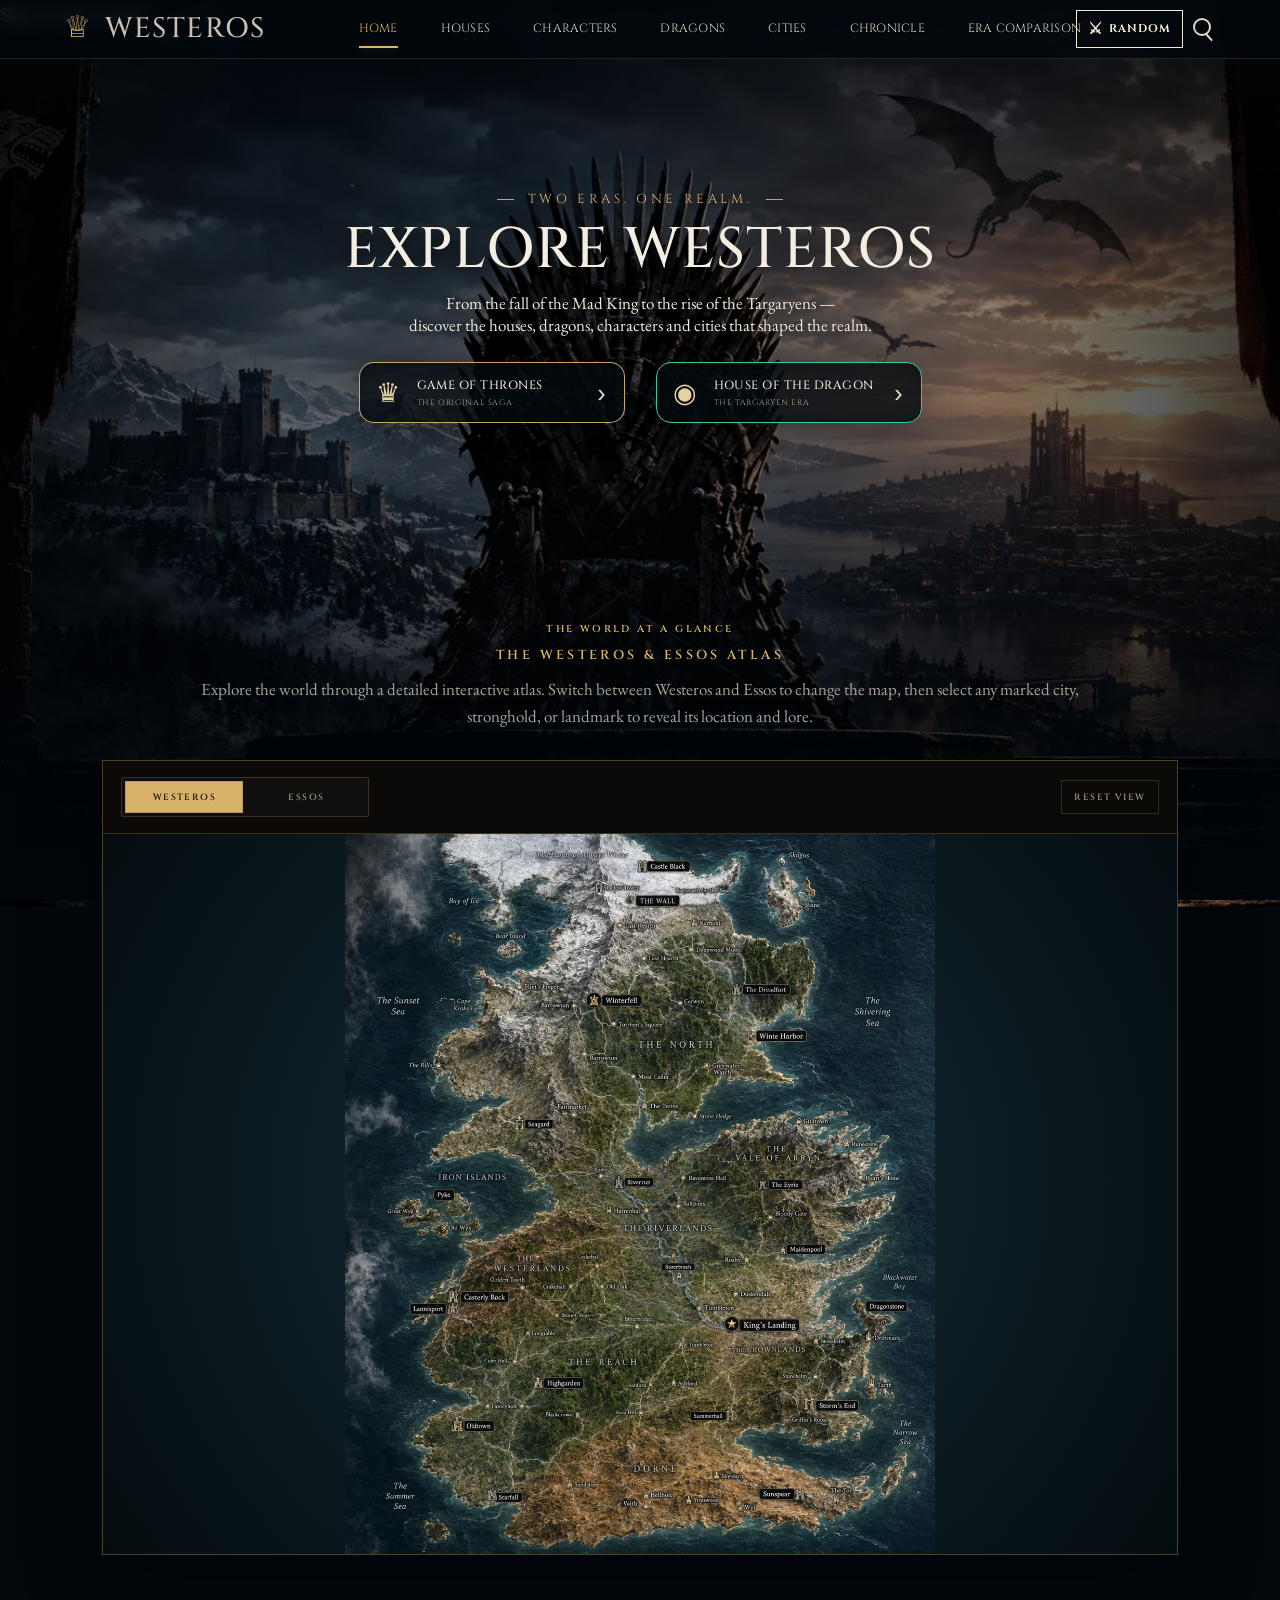
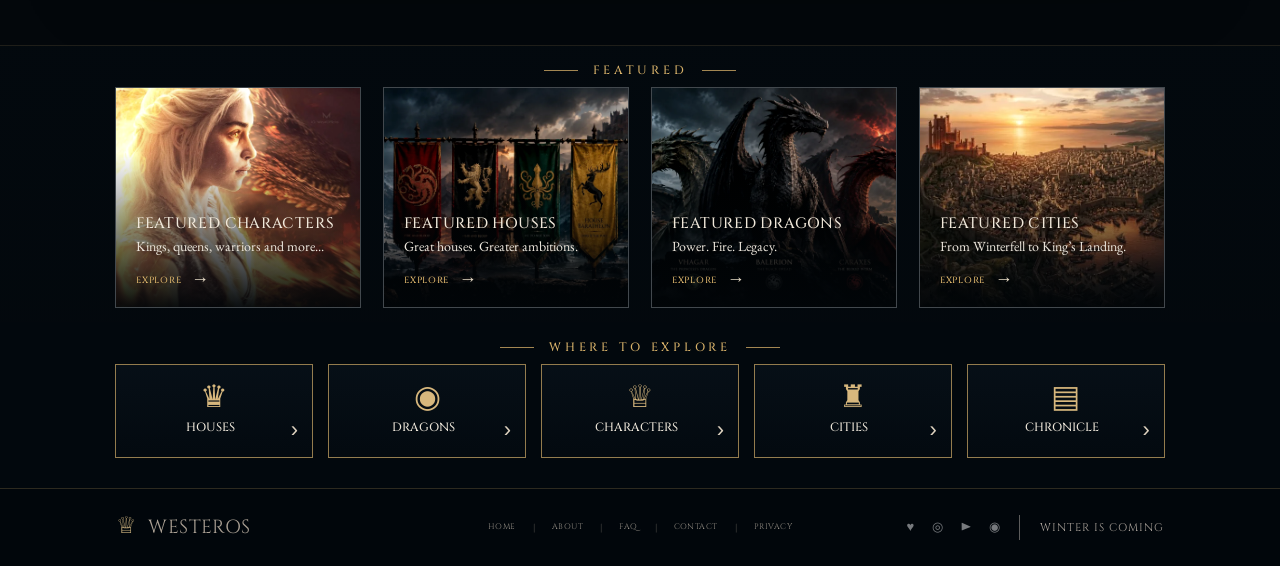
==== commit 4124ece3: "Added some dynamic contents" ====
--- a/index.html
+++ b/index.html
@@ -411,6 +411,7 @@
 </div>
 </div>
 </div>
+<script src="data/site-data.js"></script>
 <script src="js/main.js">
 </script>
 </body>
--- a/css/main.css
+++ b/css/main.css
@@ -1234,3 +1234,17 @@
 .image-unavailable{position:relative!important;display:flex!important;align-items:center;justify-content:center;min-height:180px;background:radial-gradient(circle at center,rgba(216,178,106,.09),transparent 58%),linear-gradient(145deg,#101820,#05090d);overflow:hidden;}
 .image-unavailable::before{content:'ARCHIVE IMAGE';font:600 9px/1 "Cinzel",serif;letter-spacing:.24em;color:rgba(216,178,106,.72);text-align:center;}
 .image-unavailable::after{content:'IMAGE UNAVAILABLE';position:absolute;bottom:14px;left:50%;transform:translateX(-50%);font:8px/1 "Cinzel",serif;letter-spacing:.16em;color:rgba(235,226,210,.42);white-space:nowrap;}
+
+
+/* Data-driven archive explorer controls */
+.card-explorer-toolbar{display:flex;align-items:center;justify-content:space-between;gap:18px;margin:0 0 22px;padding:12px 14px;border:1px solid rgba(184,147,63,.18);background:rgba(12,12,12,.62);border-radius:2px}
+.card-explorer-label{display:flex;flex-direction:column;gap:3px}.card-explorer-label span{font:600 9px "Cinzel",serif;letter-spacing:.18em;color:var(--gold);opacity:.78}.card-explorer-label b{font:500 12px "Cinzel",serif;color:var(--parchment)}
+.card-sort-label{display:block}.card-sort-select{min-width:170px;padding:9px 30px 9px 11px;border:1px solid rgba(184,147,63,.3);background:var(--panel,#111);color:var(--parchment);font:500 11px "Cinzel",serif;letter-spacing:.05em;border-radius:2px;cursor:pointer}.card-sort-select:focus{outline:2px solid rgba(184,147,63,.45);outline-offset:2px}
+@media (max-width:600px){.card-explorer-toolbar{align-items:stretch;flex-direction:column;gap:10px}.card-sort-select{width:100%;min-width:0}.card-explorer-label b{font-size:11px}}
+
+/* Shareable archive detail actions */
+.detail-actions{position:absolute;top:14px;right:14px;z-index:4;display:flex;align-items:center;gap:8px}
+.detail-actions .detail-share{border:1px solid rgba(255,255,255,.18);background:rgba(12,12,12,.72);color:inherit;padding:8px 11px;border-radius:4px;font-size:10px;letter-spacing:.12em;font-weight:700;cursor:pointer;backdrop-filter:blur(8px)}
+.detail-actions .detail-share:hover{border-color:rgba(255,255,255,.38)}
+.detail-actions .detail-close{position:static!important}
+@media(max-width:600px){.detail-actions{top:9px;right:9px}.detail-actions .detail-share{font-size:9px;padding:7px 8px}}
